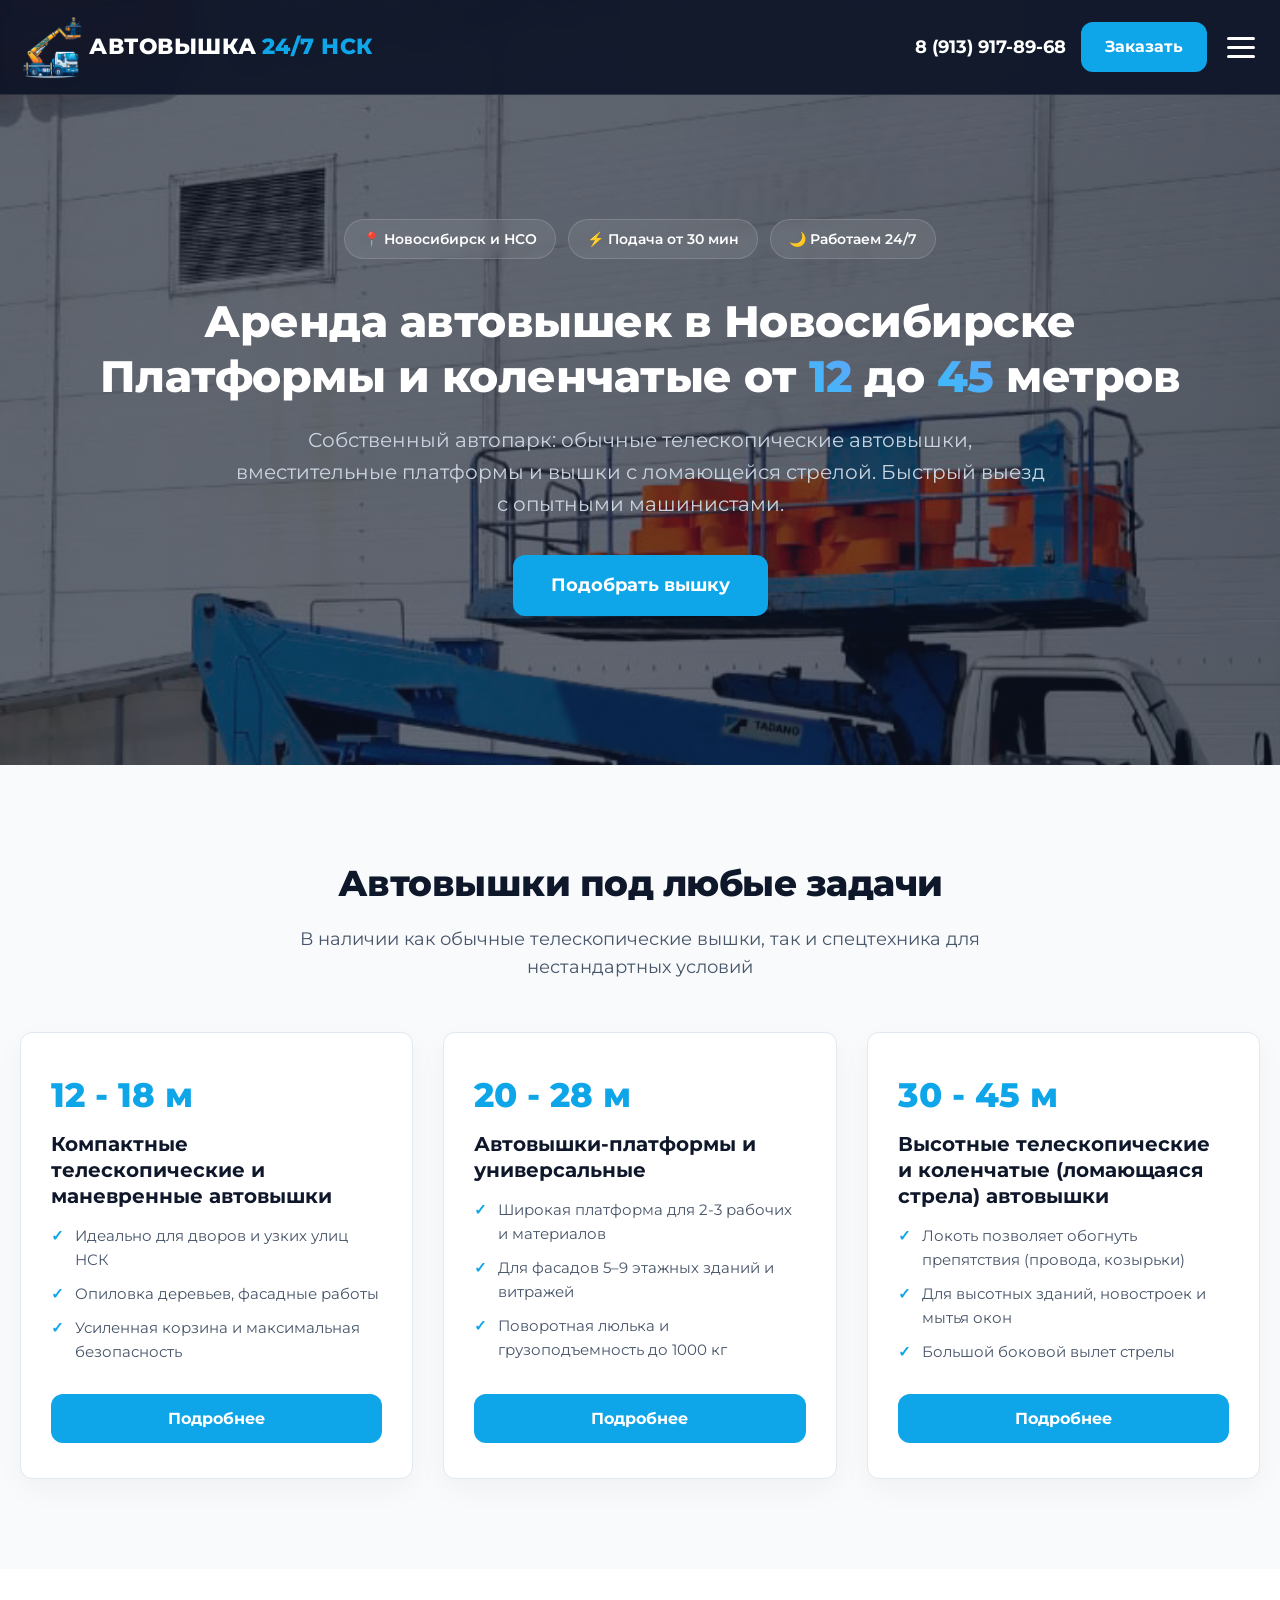
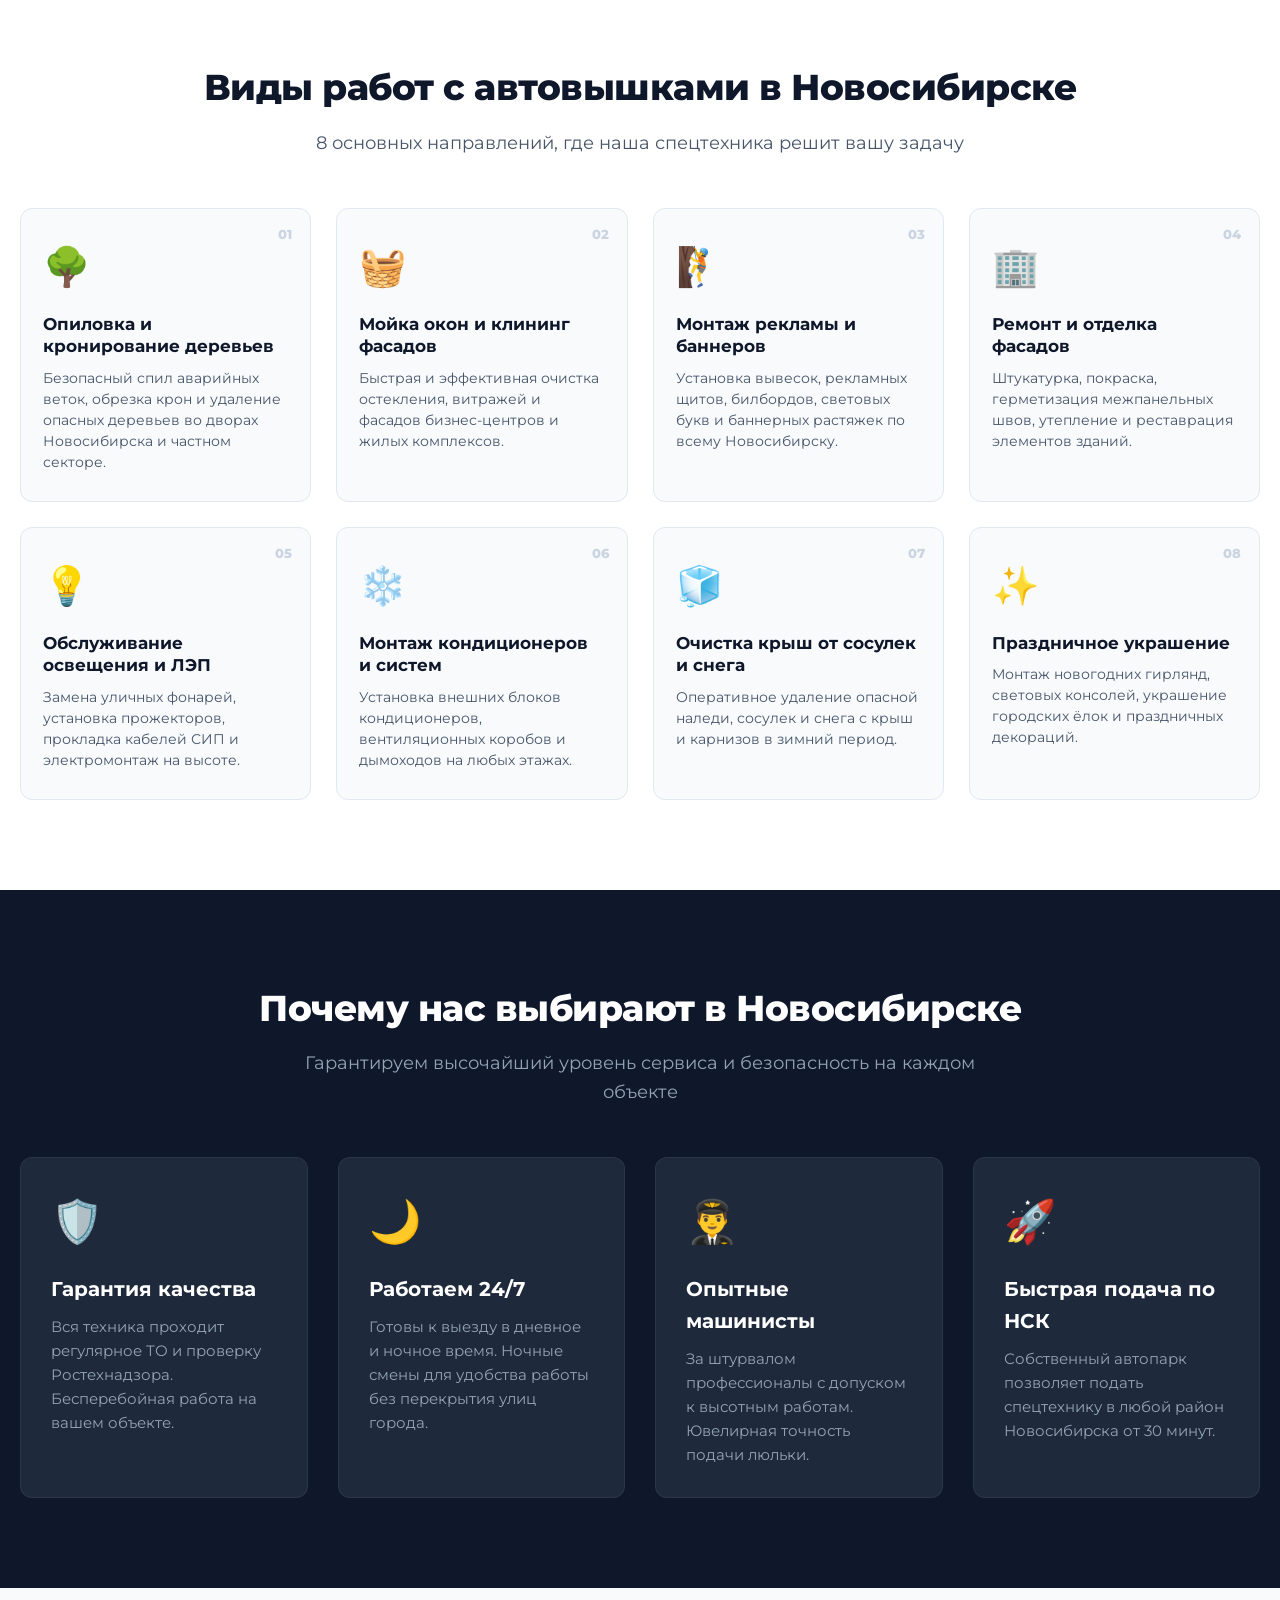
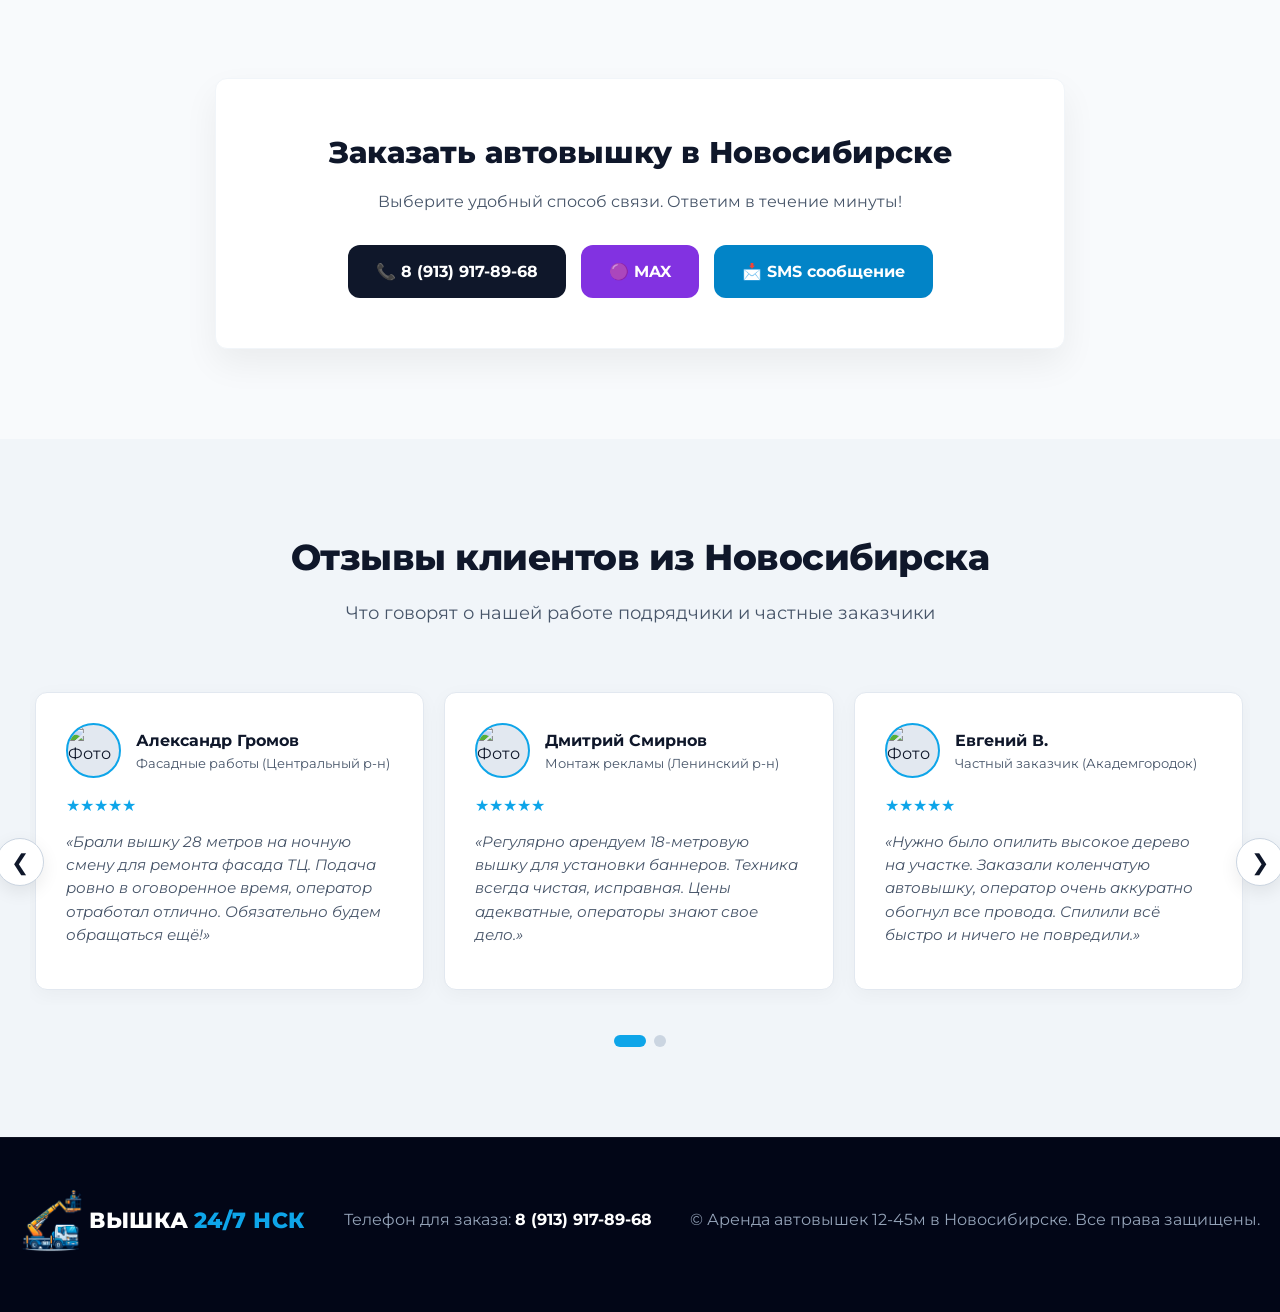
==== index.html @ 3915299f "Add files via upload" ====
<!DOCTYPE html>
<html lang="ru">
<head>
    <meta charset="UTF-8">
    <meta name="viewport" content="width=device-width, initial-scale=1.0">
    
    <!-- SEO Основные теги -->
    <title>Аренда автовышек в Новосибирске: платформы, коленчатые, телескопические | 12-45м 24/7</title>
    <meta name="description" content="Услуги аренды обычных автовышек, автовышек-платформ и коленчатых (ломающихся) в Новосибирске и НСО. Спил деревьев, мойка окон, монтаж. Подача от 30 минут, 24/7! Звоните: 8 (913) 917-89-68.">
    <meta name="keywords" content="аренда автовышки новосибирск, автовышка платформа, локоть ломающаяся автовышка, коленчатая автовышка, заказать автовышку нск, обычная автовышка, опиловка деревьев новосибирск, мойка окон, автовышка 18 метров">
    <meta name="robots" content="index, follow">
    <link rel="canonical" href="https://github.com/evansmith333666999-debug/">

    <!-- Иконка сайта (Favicon) -->
    <link rel="icon" href="photos/icon/logo_icon.png" type="image/png">
    <link rel="apple-touch-icon" href="photos/icon/logo_icon.png">

    <!-- Open Graph (для соцсетей и мессенджеров) -->
    <meta property="og:title" content="Аренда автовышек и платформ в Новосибирске 12-45 метров 24/7">
    <meta property="og:description" content="Собственный автопарк: коленчатые, телескопические и платформы. Подача от 30 минут. Звоните: 8 (913) 917-89-68">
    <meta property="og:type" content="website">
    <meta property="og:url" content="https://github.com/evansmith333666999-debug/">
    <meta property="og:image" content="https://github.com/evansmith333666999-debug/photos/icon/logo_icon.png">
    <meta property="og:locale" content="ru_RU">

    <!-- Предзагрузка шрифтов -->
    <link rel="preconnect" href="https://fonts.googleapis.com">
    <link rel="preconnect" href="https://fonts.gstatic.com" crossorigin>
    <link href="https://fonts.googleapis.com/css2?family=Montserrat:wght@400;500;600;700;800&display=swap" rel="stylesheet">

    <!-- SEO Микроразметка Schema.org -->
    <script type="application/ld+json">
    {
      "@context": "https://schema.org",
      "@type": "LocalBusiness",
      "name": "Аренда автовышек в Новосибирске 24/7",
      "description": "Услуги аренды автовышек-платформ, коленчатых (ломающихся) и обычных автовышек от 12 до 45 метров в Новосибирске.",
      "telephone": "+79139178968",
      "priceRange": "RUB",
      "openingHours": "Mo-Su 00:00-24:00",
      "address": {
        "@type": "PostalAddress",
        "addressLocality": "Новосибирск",
        "addressRegion": "Новосибирская область",
        "addressCountry": "RU"
      }
    }
    </script>

    <style>
        :root {
            --primary: #0ea5e9;
            --primary-hover: #0284c7;
            --dark: #0f172a;
            --dark-card: #1e293b;
            --gray-light: #f8fafc;
            --gray-text: #475569;
            --white: #ffffff;
            --radius: 12px;
            --transition: all 0.3s ease;
        }

        * {
            margin: 0;
            padding: 0;
            box-sizing: border-box;
            /* Добавлены системные шрифты для лучшего отображения эмодзи */
            font-family: 'Montserrat', -apple-system, BlinkMacSystemFont, "Segoe UI Emoji", "Apple Color Emoji", sans-serif;
            scroll-behavior: smooth;
        }

        body {
            background-color: var(--gray-light);
            color: var(--dark);
            line-height: 1.6;
            overflow-x: hidden;
        }

        .container {
            max-width: 1400px;
            margin: 0 auto;
            padding: 0 20px;
        }

        /* --- Шапка --- */
        header {
            position: fixed;
            top: 0;
            left: 0;
            width: 100%;
            background: rgba(15, 23, 42, 0.95);
            backdrop-filter: blur(10px);
            z-index: 1000;
            padding: 15px 0;
            border-bottom: 1px solid rgba(255,255,255,0.1);
        }

        .nav-wrapper {
            display: flex;
            justify-content: space-between;
            align-items: center;
        }

        .logo {
            font-size: 22px;
            font-weight: 800;
            color: var(--white);
            text-decoration: none;
            text-transform: uppercase;
            letter-spacing: 0.5px;
            display: flex;
            align-items: center;
            gap: 5px;
        }

        .logo span { color: var(--primary); }

        .nav-links {
            display: flex;
            gap: 25px;
            list-style: none;
        }

        .nav-links a {
            color: #cbd5e1;
            text-decoration: none;
            font-weight: 500;
            font-size: 15px;
            transition: var(--transition);
        }

        .nav-links a:hover { color: var(--primary); }

        .header-phone {
            display: flex;
            align-items: center;
            gap: 15px;
        }

        .phone-link {
            color: var(--white);
            font-weight: 700;
            font-size: 18px;
            text-decoration: none;
            transition: var(--transition);
        }

        .phone-link:hover { color: var(--primary); }

        .btn {
            background: var(--primary);
            color: var(--white);
            padding: 12px 24px;
            border-radius: var(--radius);
            font-weight: 700;
            text-decoration: none;
            border: none;
            cursor: pointer;
            transition: var(--transition);
            display: inline-block;
            text-align: center;
        }

        .btn:hover {
            background: var(--primary-hover);
            transform: translateY(-2px);
            box-shadow: 0 5px 15px rgba(14, 165, 233, 0.4);
        }

        /* Гамбургер меню */
        .hamburger {
            display: none;
            flex-direction: column;
            gap: 6px;
            cursor: pointer;
            background: none;
            border: none;
            padding: 5px;
        }

        .hamburger span {
            width: 28px;
            height: 3px;
            background-color: var(--white);
            border-radius: 2px;
            transition: var(--transition);
        }

        /* --- Главный экран --- */
        .hero {
            position: relative;
            padding: 180px 0 110px;
            color: var(--white);
            text-align: center;
            overflow: hidden;
            min-height: 85vh;
            display: flex;
            align-items: center;
        }

        .hero-bg-container {
            position: absolute;
            top: 0; left: 0; width: 100%; height: 100%; z-index: 1;
        }

        .hero-bg-slide {
            position: absolute;
            top: 0; left: 0; width: 100%; height: 100%;
            background-size: cover;
            background-position: center;
            opacity: 0;
            transition: opacity 1.5s ease-in-out;
            transform: scale(1.03);
        }

        .hero-bg-slide.active {
            opacity: 1;
            transform: scale(1);
            transition: opacity 1.5s ease-in-out, transform 6s ease-out;
        }

        .hero-overlay {
            position: absolute;
            top: 0; left: 0; width: 100%; height: 100%;
            background: linear-gradient(180deg, rgba(15, 23, 42, 0.6) 0%, rgba(15, 23, 42, 0.6) 100%); /* Прозрачность фона регулируется тут 4 значение в RGBA */
            z-index: 2;
        }

        .hero-content {
            position: relative;
            z-index: 3;
            width: 100%;
        }

        .hero h1 {
            font-size: 44px;
            font-weight: 800;
            margin-bottom: 20px;
            line-height: 1.25;
            letter-spacing: -0.5px;
        }

        .hero h1 span {
            color: var(--primary);
            background: linear-gradient(45deg, #38bdf8, #60a5fa);
            -webkit-background-clip: text;
            -webkit-text-fill-color: transparent;
        }

        .hero p {
            font-size: 20px;
            color: #cbd5e1;
            max-width: 820px;
            margin: 0 auto 35px;
            font-weight: 400;
        }

        .hero-badges {
            display: flex;
            justify-content: center;
            gap: 12px;
            flex-wrap: wrap;
            margin-bottom: 35px;
        }

        .badge {
            background: rgba(255, 255, 255, 0.08);
            backdrop-filter: blur(5px);
            padding: 8px 18px;
            border-radius: 50px;
            font-size: 14px;
            font-weight: 600;
            border: 1px solid rgba(255, 255, 255, 0.15);
            display: inline-flex;
            align-items: center;
            gap: 6px;
        }

        /* --- Секции --- */
        .section { padding: 90px 0; }
        .section-title {
            text-align: center;
            font-size: 36px;
            font-weight: 800;
            margin-bottom: 12px;
            color: var(--dark);
            letter-spacing: -0.5px;
        }
        .section-subtitle {
            text-align: center;
            color: var(--gray-text);
            font-size: 18px;
            margin-bottom: 50px;
            max-width: 700px;
            margin-left: auto;
            margin-right: auto;
        }

        /* --- Секция Автопарка --- */
        .fleet-grid {
            display: grid;
            grid-template-columns: repeat(auto-fit, minmax(300px, 1fr));
            gap: 30px;
        }

        .fleet-card {
            background: var(--white);
            border-radius: var(--radius);
            padding: 35px 30px;
            box-shadow: 0 10px 30px rgba(0,0,0,0.04);
            transition: var(--transition);
            border: 1px solid #e2e8f0;
            display: flex;
            flex-direction: column;
            justify-content: space-between;
        }

        .fleet-card:hover {
            transform: translateY(-8px);
            border-color: var(--primary);
            box-shadow: 0 20px 40px rgba(14, 165, 233, 0.12);
        }

        .fleet-height {
            font-size: 34px;
            font-weight: 800;
            color: var(--primary);
            margin-bottom: 8px;
        }

        .fleet-card h3 {
            font-size: 20px;
            margin-bottom: 15px;
            font-weight: 700;
            line-height: 1.3;
        }

        .fleet-card ul {
            list-style: none;
            margin-bottom: 30px;
            color: var(--gray-text);
        }

        .fleet-card ul li {
            margin-bottom: 10px;
            position: relative;
            padding-left: 24px;
            font-size: 15px;
        }

        .fleet-card ul li::before {
            content: "✓";
            position: absolute;
            left: 0;
            color: var(--primary);
            font-weight: 800;
        }

        /* --- СЕКЦИЯ: ВИДЫ РАБОТ --- */
        .works-bg { background: #ffffff; }

        .works-grid {
            display: grid;
            grid-template-columns: repeat(4, 1fr);
            gap: 25px;
        }

        .work-card {
            background: var(--gray-light);
            border: 1px solid #e2e8f0;
            border-radius: var(--radius);
            padding: 28px 22px;
            transition: var(--transition);
            position: relative;
            display: flex;
            flex-direction: column;
        }

        .work-card:hover {
            transform: translateY(-6px);
            background: var(--white);
            border-color: var(--primary);
            box-shadow: 0 15px 30px rgba(14, 165, 233, 0.15);
        }

        .work-num {
            position: absolute;
            top: 15px;
            right: 18px;
            font-size: 13px;
            font-weight: 800;
            color: #cbd5e1;
            transition: var(--transition);
        }

        .work-card:hover .work-num { color: var(--primary); }
        .work-icon { font-size: 38px; margin-bottom: 16px; display: block; }

        .work-card h3 {
            font-size: 17px;
            font-weight: 700;
            margin-bottom: 10px;
            color: var(--dark);
            line-height: 1.3;
        }

        .work-card p {
            font-size: 14px;
            color: var(--gray-text);
            line-height: 1.5;
        }

        /* --- Секция Преимуществ --- */
        .features { background: var(--dark); color: var(--white); }
        .features .section-title { color: var(--white); }

        .features-grid {
            display: grid;
            grid-template-columns: repeat(auto-fit, minmax(250px, 1fr));
            gap: 30px;
        }

        .feature-item {
            background: var(--dark-card);
            padding: 30px;
            border-radius: var(--radius);
            border: 1px solid rgba(255,255,255,0.06);
            transition: var(--transition);
        }

        .feature-item:hover {
            border-color: rgba(14, 165, 233, 0.5);
            transform: translateY(-4px);
        }

        .feature-icon { font-size: 42px; margin-bottom: 18px; display: block; }
        .feature-item h3 { font-size: 20px; margin-bottom: 10px; color: var(--white); font-weight: 700; }
        .feature-item p { color: #94a3b8; font-size: 15px; }

        /* --- Блок Заказа --- */
        .contact-box {
            background: var(--white);
            border-radius: var(--radius);
            padding: 50px 30px;
            box-shadow: 0 15px 35px rgba(0,0,0,0.06);
            text-align: center;
            max-width: 850px;
            margin: 0 auto;
            border: 1px solid #f1f5f9;
        }

        .messengers-grid {
            display: flex;
            justify-content: center;
            gap: 15px;
            flex-wrap: wrap;
            margin-top: 30px;
        }

        .m-btn {
            display: inline-flex;
            align-items: center;
            gap: 10px;
            padding: 14px 28px;
            border-radius: var(--radius);
            color: var(--white);
            text-decoration: none;
            font-weight: 700;
            font-size: 16px;
            transition: var(--transition);
        }

        .m-btn:hover { opacity: 0.9; transform: translateY(-2px); }
        .m-vk { background: rgb(130, 50, 225); }
        .m-sms { background: #0284c7; }
        .m-phone { background: var(--dark); }

        /* --- Слайдер Отзывов --- */
        .reviews-slider-wrapper { position: relative; padding: 0 10px; }
        .reviews-viewport { overflow: hidden; padding: 15px 5px; }
        .reviews-track {
            display: flex;
            gap: 20px;
            transition: transform 0.6s cubic-bezier(0.25, 1, 0.5, 1);
        }

        .review-card {
            flex: 0 0 calc(33.333% - 14px);
            background: var(--white);
            padding: 30px;
            border-radius: var(--radius);
            box-shadow: 0 5px 20px rgba(0,0,0,0.04);
            display: flex;
            flex-direction: column;
            justify-content: space-between;
            border: 1px solid #e2e8f0;
            transition: var(--transition);
        }

        .review-card:hover {
            border-color: var(--primary);
            box-shadow: 0 10px 25px rgba(14, 165, 233, 0.12);
        }

        .review-header { display: flex; align-items: center; gap: 15px; margin-bottom: 15px; }
        .review-avatar {
            width: 55px; height: 55px; border-radius: 50%; object-fit: cover;
            background: #e2e8f0; border: 2px solid var(--primary);
        }
        .review-name { font-weight: 700; font-size: 16px; color: var(--dark); }
        .review-role { font-size: 13px; color: var(--gray-text); }
        .review-stars { color: #0ea5e9; margin-bottom: 12px; font-size: 16px; }
        .review-text { color: #475569; font-size: 14.5px; font-style: italic; line-height: 1.6; }

        .slider-btn {
            position: absolute; top: 50%; transform: translateY(-50%);
            width: 48px; height: 48px; background: var(--white);
            border: 1px solid #cbd5e1; border-radius: 50%; color: var(--dark);
            font-size: 22px; cursor: pointer; z-index: 10;
            box-shadow: 0 6px 18px rgba(0,0,0,0.08); transition: var(--transition);
            display: flex; align-items: center; justify-content: center;
        }
        .slider-btn:hover {
            background: var(--primary); color: var(--white);
            border-color: var(--primary); transform: translateY(-50%) scale(1.08);
        }
        .slider-btn.prev { left: -24px; }
        .slider-btn.next { right: -24px; }

        .slider-dots { display: flex; justify-content: center; gap: 8px; margin-top: 30px; }
        .dot {
            width: 12px; height: 12px; border-radius: 50%;
            background: #cbd5e1; cursor: pointer; transition: var(--transition);
        }
        .dot.active { background: var(--primary); width: 32px; border-radius: 12px; }

        /* --- Подвал --- */
        footer {
            background: #020617; color: #94a3b8;
            padding: 50px 0 30px; border-top: 1px solid rgba(255,255,255,0.05);
        }
        .footer-content {
            display: flex; justify-content: space-between; align-items: center;
            flex-wrap: wrap; gap: 20px; margin-bottom: 30px;
        }
        .relevance-code {
            background: rgba(255,255,255,0.03); padding: 15px 20px; border-radius: 8px;
            font-family: monospace; font-size: 13px; color: #94a3b8;
            border: 1px dashed rgba(255,255,255,0.15); text-align: center;
        }

        /* Плавающая быстрая кнопка звонка */
        .mobile-call-btn {
            display: none; position: fixed; bottom: 25px; right: 25px;
            background: var(--primary); color: var(--white);
            width: 65px; height: 65px; border-radius: 50%;
            justify-content: center; align-items: center;
            font-size: 28px; box-shadow: 0 4px 15px rgba(14, 165, 233, 0.6);
            z-index: 999; text-decoration: none;
            /* Добавлена анимация пульсации для привлечения внимания */
            animation: pulse 2s infinite;
        }

        @keyframes pulse {
            0% { transform: scale(1); box-shadow: 0 0 0 0 rgba(14,165,233, 0.7); }
            70% { transform: scale(1.05); box-shadow: 0 0 0 15px rgba(14,165,233, 0); }
            100% { transform: scale(1); box-shadow: 0 0 0 0 rgba(14,165,233, 0); }
        }

        /* --- Адаптивность --- */
        @media (max-width: 1024px) {
            .works-grid { grid-template-columns: repeat(2, 1fr); }
            .review-card { flex: 0 0 calc(50% - 10px); }
            .slider-btn.prev { left: -10px; }
            .slider-btn.next { right: -10px; }
        }

        @media (max-width: 992px) {
            .hero h1 { font-size: 38px; }
            .hero p { font-size: 18px; }
        }

        /* Оптимизация интерфейса для мобильных (Телефоны) */
        @media (max-width: 768px) {
            .hamburger { display: flex; }

            .nav-links {
                position: fixed; top: 70px; left: -100%;
                width: 100%; height: calc(100vh - 70px);
                background: rgba(15, 23, 42, 0.98);
                flex-direction: column; align-items: center;
                padding-top: 40px; gap: 25px; transition: var(--transition);
            }
            .nav-links.active { left: 0; }
            .nav-links a { font-size: 20px; }
            .header-phone .btn { display: none; }

            /* Улучшенные отступы для экранов телефонов */
            .hero { padding: 120px 0 60px; min-height: auto; }
            .hero h1 { font-size: 28px; } /* Сделали шрифт более аккуратным */
            .hero p { font-size: 16px; margin-bottom: 25px; }

            .section { padding: 55px 0; }
            .section-title { font-size: 26px; }
            .section-subtitle { font-size: 15px; margin-bottom: 35px; }

            .fleet-card { padding: 25px 20px; } /* Уменьшены отступы внутри карточек */
            .work-card { padding: 20px 15px; }

            .works-grid { grid-template-columns: 1fr; }
            .review-card { flex: 0 0 100%; padding: 25px 20px; }

            .slider-btn { width: 40px; height: 40px; font-size: 18px; }
            .slider-btn.prev { left: -5px; }
            .slider-btn.next { right: -5px; }

            .contact-box { padding: 30px 20px; }
            .m-btn { width: 100%; justify-content: center; }
            .mobile-call-btn { display: flex; }
        }


        /* Оптимизация интерфейса для мобильных (Телефоны) */
        @media (max-width: 1290px) {
            .hamburger { display: flex; }

            .nav-links {
                position: fixed; top: 70px; left: -100%;
                width: 100%; height: calc(100vh - 70px);
                background: rgba(15, 23, 42, 0.98);
                flex-direction: column; align-items: center;
                padding-top: 40px; gap: 25px; transition: var(--transition);
            }
            .nav-links.active { left: 0; }
            .nav-links a { font-size: 20px; }
        }
        
    </style>
</head>
<body>

    <header>
        <div class="container nav-wrapper">
            <!-- Установлено изображение вместо эмодзи -->
            <a href="#" class="logo"><img src="photos/icon/logo_invize.png" alt="Кран" style="height: 64px; width: auto;"> Автовышка <span>24/7 НСК</span></a>
            
            <nav>
                <ul class="nav-links" id="navLinks">
                    <li><a href="#fleet" onclick="toggleMenu()">Высоты и Техника</a></li>
                    <li><a href="#works" onclick="toggleMenu()">Виды работ</a></li>
                    <li><a href="#why-us" onclick="toggleMenu()">Преимущества</a></li>
                    <li><a href="#order" onclick="toggleMenu()">Заказать</a></li>
                    <li><a href="#reviews" onclick="toggleMenu()">Отзывы</a></li>
                </ul>
            </nav>

            <div class="header-phone">
                <a href="tel:89139178968" class="phone-link">8 (913) 917-89-68</a>
                <a href="#order" class="btn">Заказать</a>
                <button class="hamburger" id="hamburger" aria-label="Открыть меню" onclick="toggleMenu()">
                    <span></span>
                    <span></span>
                    <span></span>
                </button>
            </div>
        </div>
    </header>

    <main>
        <section class="hero">
            <div class="hero-bg-container" id="heroBgContainer"></div>
            <div class="hero-overlay"></div>

            <div class="container hero-content">
                <div class="hero-badges">
                    <span class="badge">📍 Новосибирск и НСО</span>
                    <span class="badge">⚡ Подача от 30 мин</span>
                    <span class="badge">🌙 Работаем 24/7</span>
                </div>
                <!-- SEO: Добавлены ключевые слова прямо в H1 (главный заголовок) -->
                <h1>Аренда автовышек в Новосибирске<br>Платформы и коленчатые от <span>12</span> до <span>45</span> метров</h1>
                <p>Собственный автопарк: обычные телескопические автовышки, вместительные платформы и вышки с ломающейся стрелой. Быстрый выезд с опытными машинистами.</p>
                <a href="#order" class="btn" style="font-size: 18px; padding: 16px 38px;">Подобрать вышку</a>
            </div>
        </section>

        <section class="section" id="fleet">
            <div class="container">
                <h2 class="section-title">Автовышки под любые задачи</h2>
                <p class="section-subtitle">В наличии как обычные телескопические вышки, так и спецтехника для нестандартных условий</p>
                
                <div class="fleet-grid">
                    <article class="fleet-card">
                        <div>
                            <div class="fleet-height">12 - 18 м</div>
                            <h3>Компактные телескопические и маневренные автовышки</h3>
                            <ul>
                                <li>Идеально для дворов и узких улиц НСК</li>
                                <li>Опиловка деревьев, фасадные работы</li>
                                <li>Усиленная корзина и максимальная безопасность</li>
                            </ul>
                        </div>
                        <a href="#order" class="btn" style="width: 100%;">Подробнее</a>
                    </article>

                    <article class="fleet-card">
                        <div>
                            <div class="fleet-height">20 - 28 м</div>
                            <!-- SEO: Упоминание платформ -->
                            <h3>Автовышки-платформы и универсальные</h3>
                            <ul>
                                <li>Широкая платформа для 2-3 рабочих и материалов</li>
                                <li>Для фасадов 5–9 этажных зданий и витражей</li>
                                <li>Поворотная люлька и грузоподъемность до 1000 кг</li>
                            </ul>
                        </div>
                        <a href="#order" class="btn" style="width: 100%;">Подробнее</a>
                    </article>

                    <article class="fleet-card">
                        <div>
                            <div class="fleet-height">30 - 45 м</div>
                            <!-- SEO: Прямое упоминание "локоть ломающаяся" правильным термином -->
                            <h3>Высотные телескопические и коленчатые (ломающаяся стрела) автовышки</h3>
                            <ul>
                                <li>Локоть позволяет обогнуть препятствия (провода, козырьки)</li>
                                <li>Для высотных зданий, новостроек и мытья окон</li>
                                <li>Большой боковой вылет стрелы</li>
                            </ul>
                        </div>
                        <a href="#order" class="btn" style="width: 100%;">Подробнее</a>
                    </article>
                </div>
            </div>
        </section>

        <!-- ВИДЫ ВЫПОЛНЯЕМЫХ РАБОТ -->
        <section class="section works-bg" id="works">
            <div class="container">
                <h2 class="section-title">Виды работ с автовышками в Новосибирске</h2>
                <p class="section-subtitle">8 основных направлений, где наша спецтехника решит вашу задачу</p>

                <div class="works-grid">
                    <div class="work-card">
                        <span class="work-num">01</span>
                        <span class="work-icon">🌳</span>
                        <h3>Опиловка и кронирование деревьев</h3>
                        <p>Безопасный спил аварийных веток, обрезка крон и удаление опасных деревьев во дворах Новосибирска и частном секторе.</p>
                    </div>

                    <div class="work-card">
                        <span class="work-num">02</span>
                        <span class="work-icon">🧺</span>
                        <h3>Мойка окон и клининг фасадов</h3>
                        <p>Быстрая и эффективная очистка остекления, витражей и фасадов бизнес-центров и жилых комплексов.</p>
                    </div>

                    <div class="work-card">
                        <span class="work-num">03</span>
                        <span class="work-icon">🧗</span>
                        <h3>Монтаж рекламы и баннеров</h3>
                        <p>Установка вывесок, рекламных щитов, билбордов, световых букв и баннерных растяжек по всему Новосибирску.</p>
                    </div>

                    <div class="work-card">
                        <span class="work-num">04</span>
                        <span class="work-icon">🏢</span>
                        <h3>Ремонт и отделка фасадов</h3>
                        <p>Штукатурка, покраска, герметизация межпанельных швов, утепление и реставрация элементов зданий.</p>
                    </div>

                    <div class="work-card">
                        <span class="work-num">05</span>
                        <span class="work-icon">💡</span>
                        <h3>Обслуживание освещения и ЛЭП</h3>
                        <p>Замена уличных фонарей, установка прожекторов, прокладка кабелей СИП и электромонтаж на высоте.</p>
                    </div>

                    <div class="work-card">
                        <span class="work-num">06</span>
                        <span class="work-icon">❄️</span>
                        <h3>Монтаж кондиционеров и систем</h3>
                        <p>Установка внешних блоков кондиционеров, вентиляционных коробов и дымоходов на любых этажах.</p>
                    </div>

                    <div class="work-card">
                        <span class="work-num">07</span>
                        <span class="work-icon">🧊</span>
                        <h3>Очистка крыш от сосулек и снега</h3>
                        <p>Оперативное удаление опасной наледи, сосулек и снега с крыш и карнизов в зимний период.</p>
                    </div>

                    <div class="work-card">
                        <span class="work-num">08</span>
                        <span class="work-icon">✨</span>
                        <h3>Праздничное украшение</h3>
                        <p>Монтаж новогодних гирлянд, световых консолей, украшение городских ёлок и праздничных декораций.</p>
                    </div>
                </div>
            </div>
        </section>

        <section class="section features" id="why-us">
            <div class="container">
                <h2 class="section-title">Почему нас выбирают в Новосибирске</h2>
                <p class="section-subtitle" style="color: #94a3b8;">Гарантируем высочайший уровень сервиса и безопасность на каждом объекте</p>

                <div class="features-grid">
                    <div class="feature-item">
                        <span class="feature-icon">🛡️</span>
                        <h3>Гарантия качества</h3>
                        <p>Вся техника проходит регулярное ТО и проверку Ростехнадзора. Бесперебойная работа на вашем объекте.</p>
                    </div>
                    <div class="feature-item">
                        <span class="feature-icon">🌙</span>
                        <h3>Работаем 24/7</h3>
                        <p>Готовы к выезду в дневное и ночное время. Ночные смены для удобства работы без перекрытия улиц города.</p>
                    </div>
                    <div class="feature-item">
                        <span class="feature-icon">👨‍✈️</span>
                        <h3>Опытные машинисты</h3>
                        <p>За штурвалом профессионалы с допуском к высотным работам. Ювелирная точность подачи люльки.</p>
                    </div>
                    <div class="feature-item">
                        <span class="feature-icon">🚀</span>
                        <h3>Быстрая подача по НСК</h3>
                        <p>Собственный автопарк позволяет подать спецтехнику в любой район Новосибирска от 30 минут.</p>
                    </div>
                </div>
            </div>
        </section>

        <section class="section" id="order">
            <div class="container">
                <div class="contact-box">
                    <h2 style="font-size: 30px; margin-bottom: 12px; font-weight: 800;">Заказать автовышку в Новосибирске</h2>
                    <p style="color: var(--gray-text);">Выберите удобный способ связи. Ответим в течение минуты!</p>
                    
                    <div class="messengers-grid">
                        <a href="tel:89139178968" class="m-btn m-phone">📞 8 (913) 917-89-68</a>
                        <a href="https://vk.ru/away.php?to=https%3A%2F%2Fmax.ru%2Fu%2Ff9LHodD0cOI-rHug-56DAZbK7yg4tNQnasgrd8uhKY0LYepPX0GsBmC6gvI&utf=1" target="_blank" rel="noopener" class="m-btn m-vk">🟣 MAX</a>
                        <a href="sms:+79139178968" class="m-btn m-sms">📩 SMS сообщение</a>
                    </div>
                </div>
            </div>
        </section>

        <section class="section" id="reviews" style="background: #f1f5f9;">
            <div class="container">
                <h2 class="section-title">Отзывы клиентов из Новосибирска</h2>
                <p class="section-subtitle">Что говорят о нашей работе подрядчики и частные заказчики</p>

                <div class="reviews-slider-wrapper" id="reviewsSlider">
                    <button class="slider-btn prev" id="prevBtn" aria-label="Предыдущий отзыв">❮</button>
                    <button class="slider-btn next" id="nextBtn" aria-label="Следующий отзыв">❯</button>

                    <div class="reviews-viewport">
                        <div class="reviews-track" id="reviewsTrack">
                            
                            <!-- Отзыв 1 -->
                            <div class="review-card">
                                <div>
                                    <div class="review-header">
                                        <img src="https://i.pravatar.cc/100?img=11" alt="Фото клиента" class="review-avatar" loading="lazy">
                                        <div>
                                            <div class="review-name">Александр Громов</div>
                                            <div class="review-role">Фасадные работы (Центральный р-н)</div>
                                        </div>
                                    </div>
                                    <div class="review-stars">★★★★★</div>
                                    <p class="review-text">«Брали вышку 28 метров на ночную смену для ремонта фасада ТЦ. Подача ровно в оговоренное время, оператор отработал отлично. Обязательно будем обращаться ещё!»</p>
                                </div>
                            </div>

                            <!-- Отзыв 2 -->
                            <div class="review-card">
                                <div>
                                    <div class="review-header">
                                        <img src="https://i.pravatar.cc/100?img=33" alt="Фото клиента" class="review-avatar" loading="lazy">
                                        <div>
                                            <div class="review-name">Дмитрий Смирнов</div>
                                            <div class="review-role">Монтаж рекламы (Ленинский р-н)</div>
                                        </div>
                                    </div>
                                    <div class="review-stars">★★★★★</div>
                                    <p class="review-text">«Регулярно арендуем 18-метровую вышку для установки баннеров. Техника всегда чистая, исправная. Цены адекватные, операторы знают свое дело.»</p>
                                </div>
                            </div>

                            <!-- Отзыв 3 -->
                            <div class="review-card">
                                <div>
                                    <div class="review-header">
                                        <img src="https://i.pravatar.cc/100?img=68" alt="Фото клиента" class="review-avatar" loading="lazy">
                                        <div>
                                            <div class="review-name">Евгений В.</div>
                                            <div class="review-role">Частный заказчик (Академгородок)</div>
                                        </div>
                                    </div>
                                    <div class="review-stars">★★★★★</div>
                                    <p class="review-text">«Нужно было опилить высокое дерево на участке. Заказали коленчатую автовышку, оператор очень аккуратно обогнул все провода. Спилили всё быстро и ничего не повредили.»</p>
                                </div>
                            </div>

                            <!-- Отзыв 4 -->
                            <div class="review-card">
                                <div>
                                    <div class="review-header">
                                        <img src="https://i.pravatar.cc/100?img=53" alt="Фото клиента" class="review-avatar" loading="lazy">
                                        <div>
                                            <div class="review-name">Сергей Макаров</div>
                                            <div class="review-role">Климатические системы (Октябрьский р-н)</div>
                                        </div>
                                    </div>
                                    <div class="review-stars">★★★★★</div>
                                    <p class="review-text">«Устанавливали блоки кондиционеров на 7 этаже офисного здания. Очень выручила автовышка-платформа. Задачу выполнили быстро и абсолютно безопасно!»</p>
                                </div>
                            </div>
                        </div>
                    </div>
                    <div class="slider-dots" id="sliderDots"></div>
                </div>
            </div>
        </section>
    </main>

    <footer>
        <div class="container">
            <div class="footer-content">
                <a href="#" class="logo"><img src="photos/icon/logo_invize.png" alt="Кран" style="height: 64px; width: auto;"> Вышка <span>24/7 НСК</span></a>
                <div>Телефон для заказа: <a href="tel:89139178968" style="color: #fff; font-weight: bold; text-decoration: none;">8 (913) 917-89-68</a></div>
                <div>© Аренда автовышек 12-45м в Новосибирске. Все права защищены.</div>
            </div>
        </div>
    </footer>

    <!-- Быстрый звонок для мобильных с новой анимацией пульсации -->
    <a href="tel:89139178968" class="mobile-call-btn" aria-label="Позвонить">📞</a>

    <script>
        function toggleMenu() {
            const navLinks = document.getElementById('navLinks');
            navLinks.classList.toggle('active');
        }

        const backgroundImages = [
            'photos/header/060_1.jpg',
            'photos/header/060_5.jpg',
            'photos/header/060_7.jpg',
            'photos/header/184_1.jpg',
            'photos/header/184_3.jpg',
            'photos/header/184_4.jpg',
            'photos/header/184_7.jpg',
            'photos/header/184_8.jpg',
            'photos/header/184_9.jpg',
        ];

        const bgContainer = document.getElementById('heroBgContainer');
        let currentIndex = 0;

        backgroundImages.forEach((imgUrl, index) => {
            const slide = document.createElement('div');
            slide.classList.add('hero-bg-slide');
            if (index === 0) slide.classList.add('active');
            slide.style.backgroundImage = `url('${imgUrl}')`;
            bgContainer.appendChild(slide);
        });

        setInterval(() => {
            const slides = document.querySelectorAll('.hero-bg-slide');
            slides[currentIndex].classList.remove('active');
            currentIndex = (currentIndex + 1) % slides.length;
            slides[currentIndex].classList.add('active');
        }, 6000);

        const track = document.getElementById('reviewsTrack');
        const cards = document.querySelectorAll('.review-card');
        const prevBtn = document.getElementById('prevBtn');
        const nextBtn = document.getElementById('nextBtn');
        const dotsContainer = document.getElementById('sliderDots');
        const sliderWrapper = document.getElementById('reviewsSlider');

        let reviewIndex = 0;
        let autoSlideTimer = null;

        function getVisibleCards() {
            if (window.innerWidth > 1024) return 3;
            if (window.innerWidth > 768) return 2;
            return 1;
        }

        function getMaxIndex() {
            return cards.length - getVisibleCards();
        }

        function createDots() {
            dotsContainer.innerHTML = '';
            const maxIdx = getMaxIndex();
            for (let i = 0; i <= maxIdx; i++) {
                const dot = document.createElement('div');
                dot.classList.add('dot');
                if (i === reviewIndex) dot.classList.add('active');
                dot.addEventListener('click', () => {
                    reviewIndex = i;
                    updateSlider();
                    resetTimer();
                });
                dotsContainer.appendChild(dot);
            }
        }

        function updateSlider() {
            const maxIdx = getMaxIndex();
            if (reviewIndex > maxIdx) reviewIndex = 0;
            if (reviewIndex < 0) reviewIndex = maxIdx;

            const cardWidth = cards[0].offsetWidth;
            const gap = 20; 
            const slideOffset = (cardWidth + gap) * reviewIndex;

            track.style.transform = `translateX(-${slideOffset}px)`;

            const dots = document.querySelectorAll('.dot');
            dots.forEach((dot, idx) => {
                dot.classList.toggle('active', idx === reviewIndex);
            });
        }

        function nextSlide() {
            const maxIdx = getMaxIndex();
            if (reviewIndex >= maxIdx) { reviewIndex = 0; } else { reviewIndex++; }
            updateSlider();
        }

        function prevSlide() {
            const maxIdx = getMaxIndex();
            if (reviewIndex <= 0) { reviewIndex = maxIdx; } else { reviewIndex--; }
            updateSlider();
        }

        function startTimer() { autoSlideTimer = setInterval(nextSlide, 9000); }
        function resetTimer() { clearInterval(autoSlideTimer); startTimer(); }

        nextBtn.addEventListener('click', () => { nextSlide(); resetTimer(); });
        prevBtn.addEventListener('click', () => { prevSlide(); resetTimer(); });

        sliderWrapper.addEventListener('mouseenter', () => clearInterval(autoSlideTimer));
        sliderWrapper.addEventListener('mouseleave', () => startTimer());

        window.addEventListener('resize', () => { createDots(); updateSlider(); });

        createDots();
        updateSlider();
        startTimer();
        
        // Плавный скролл по центру для ссылок на блок заказа
        document.querySelectorAll('a[href="#order"]').forEach(link => {
            link.addEventListener('click', function(e) {
                e.preventDefault(); // Отключаем стандартный прыжок к верхнему краю
                
                // Скроллим блок ровно по центру экрана
                document.querySelector('#order').scrollIntoView({
                    behavior: 'smooth',
                    block: 'center' 
                });

                // Если клик был в мобильном меню — скрываем меню
                const navLinks = document.getElementById('navLinks');
                if (navLinks && navLinks.classList.contains('active')) {
                    navLinks.classList.remove('active');
                }
            });
        });
    </script>
</body>
</html>
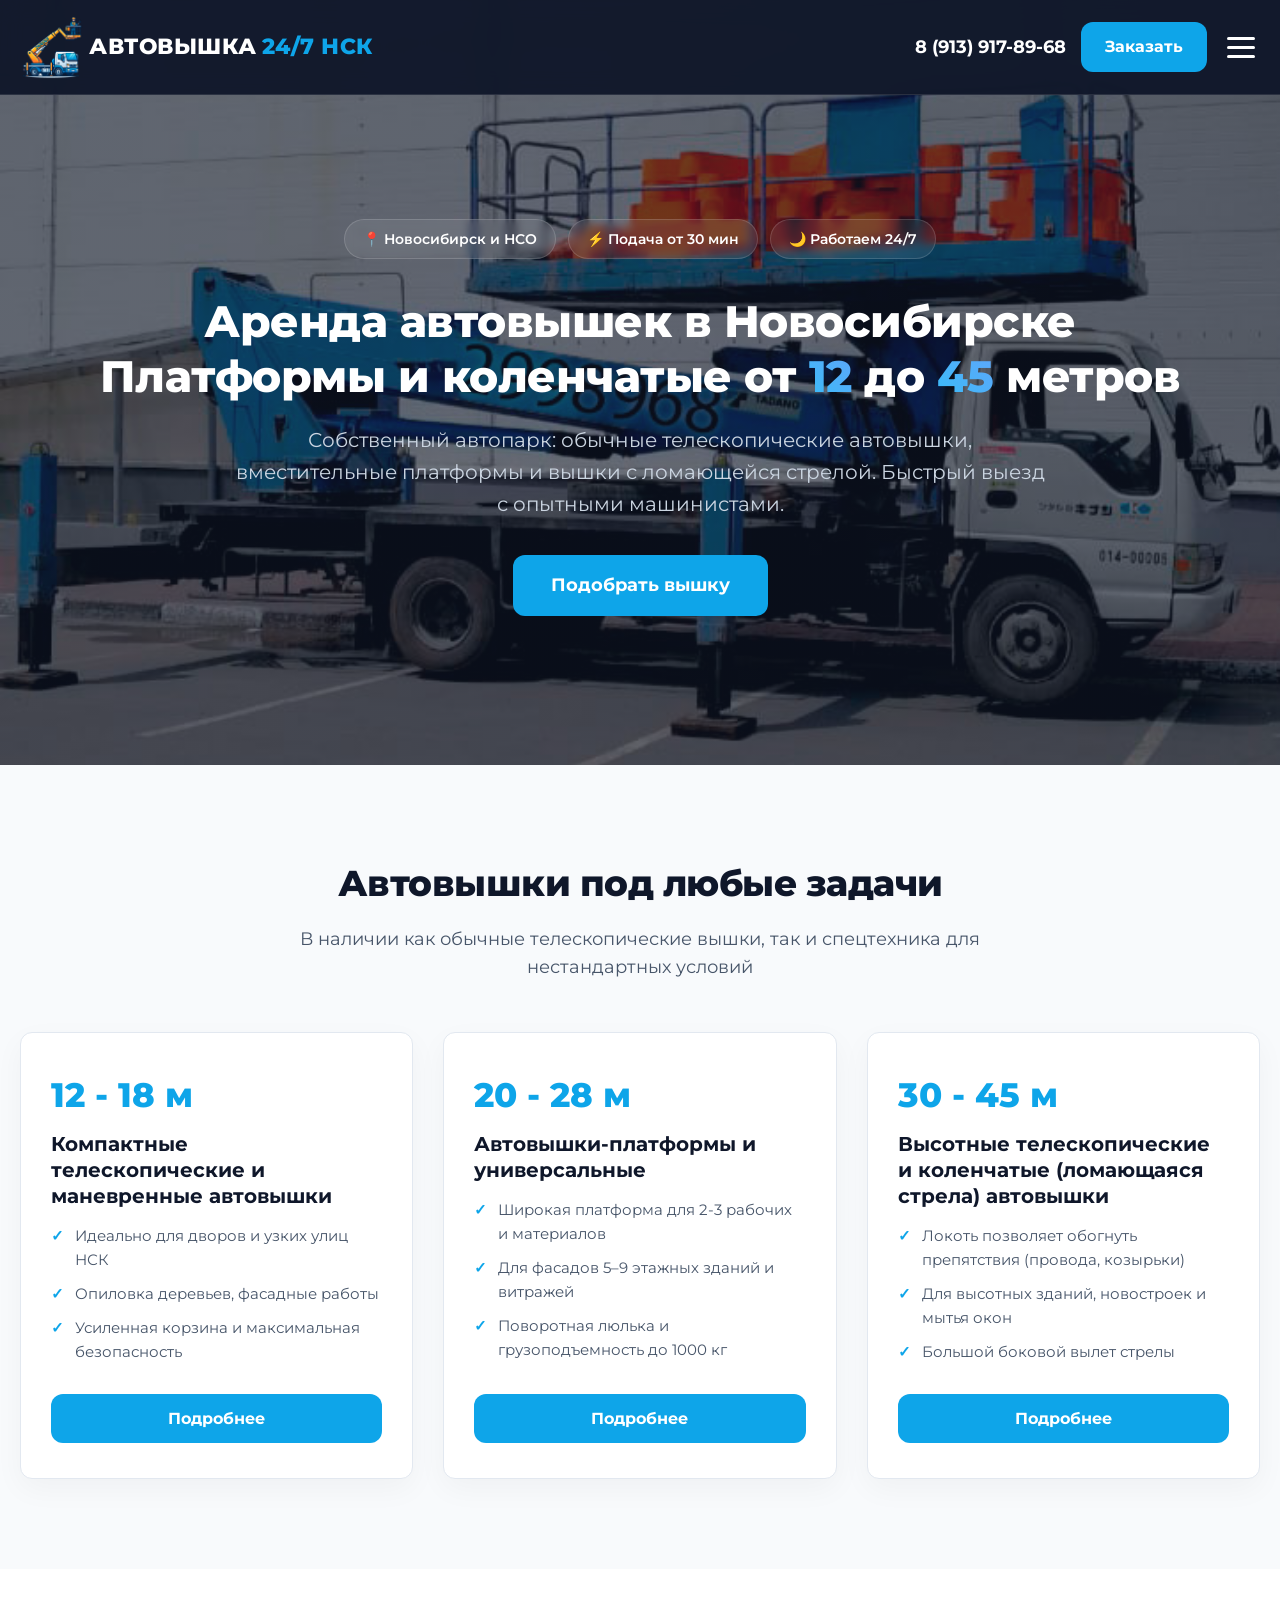
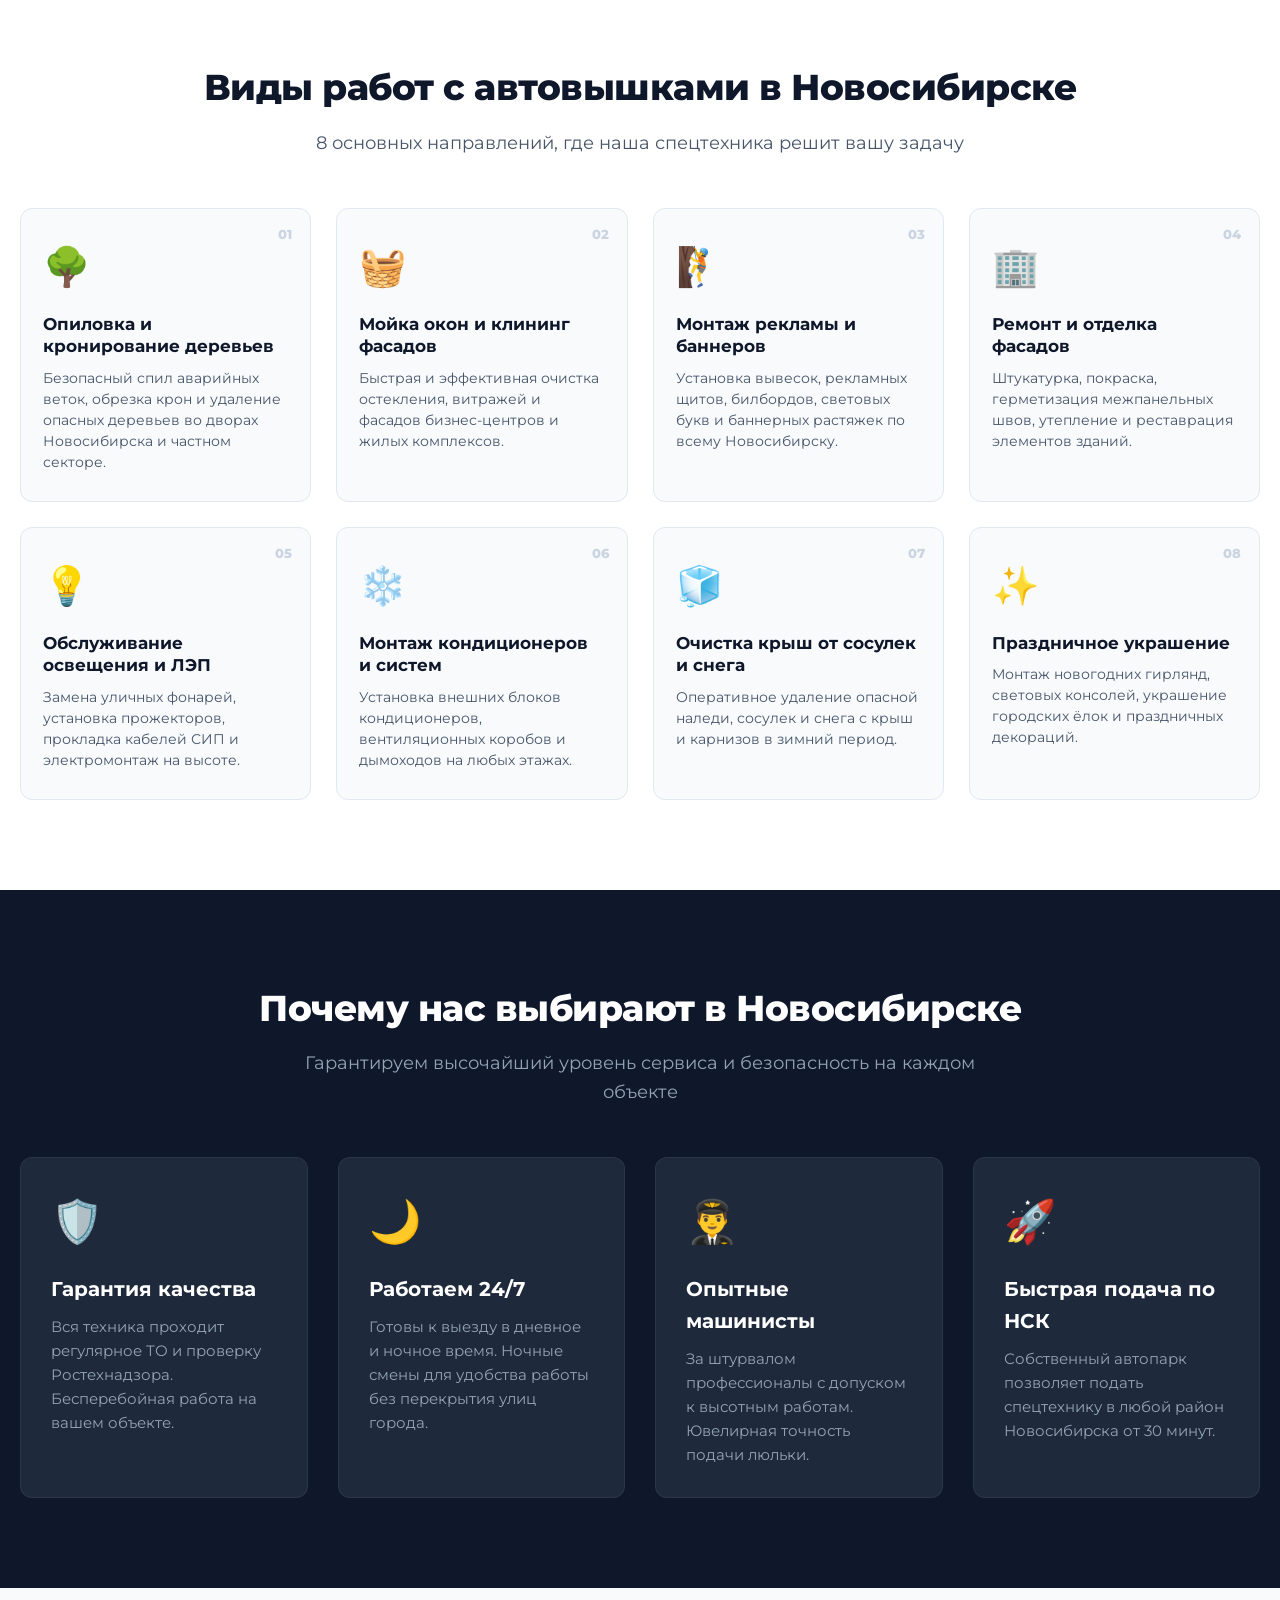
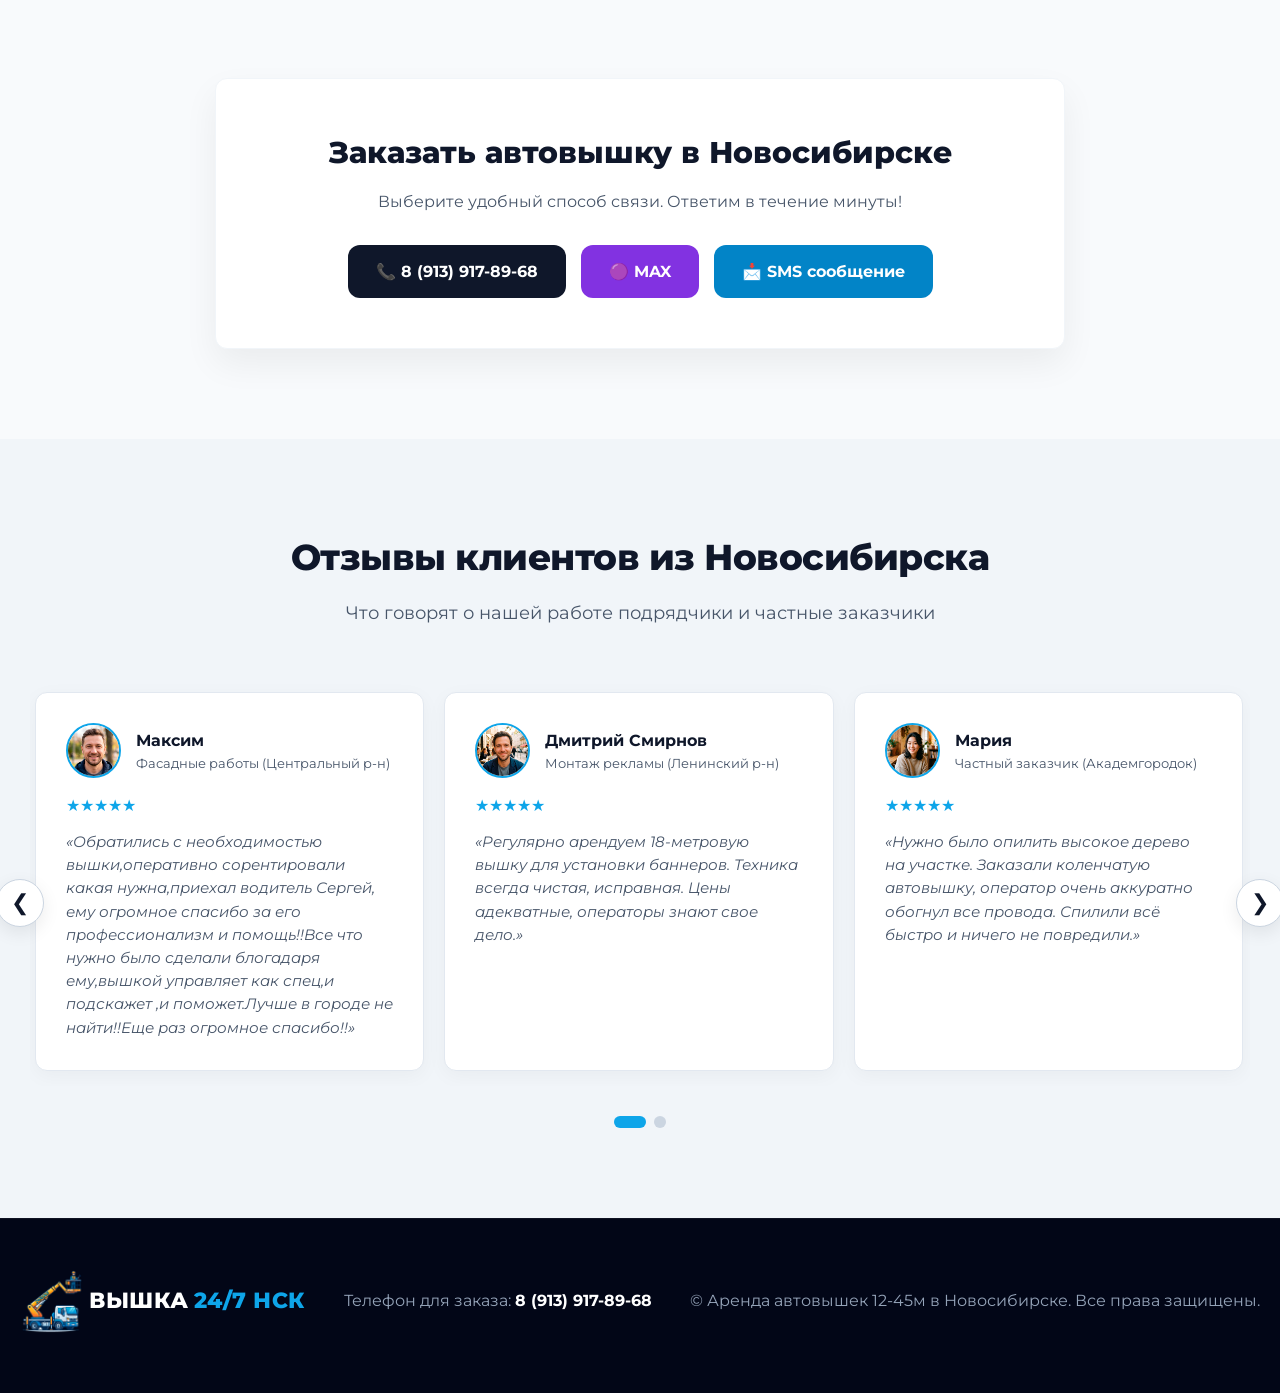
==== commit 3f14adfe: "Add files via upload" ====
--- a/index.html
+++ b/index.html
@@ -9,7 +9,7 @@
     <meta name="description" content="Услуги аренды обычных автовышек, автовышек-платформ и коленчатых (ломающихся) в Новосибирске и НСО. Спил деревьев, мойка окон, монтаж. Подача от 30 минут, 24/7! Звоните: 8 (913) 917-89-68.">
     <meta name="keywords" content="аренда автовышки новосибирск, автовышка платформа, локоть ломающаяся автовышка, коленчатая автовышка, заказать автовышку нск, обычная автовышка, опиловка деревьев новосибирск, мойка окон, автовышка 18 метров">
     <meta name="robots" content="index, follow">
-    <link rel="canonical" href="https://github.com/evansmith333666999-debug/">
+    <link rel="canonical" href="https://evansmith333666999-debug.github.io/site-avtovishka-nsk/">
 
     <!-- Иконка сайта (Favicon) -->
     <link rel="icon" href="photos/icon/logo_icon.png" type="image/png">
@@ -19,8 +19,8 @@
     <meta property="og:title" content="Аренда автовышек и платформ в Новосибирске 12-45 метров 24/7">
     <meta property="og:description" content="Собственный автопарк: коленчатые, телескопические и платформы. Подача от 30 минут. Звоните: 8 (913) 917-89-68">
     <meta property="og:type" content="website">
-    <meta property="og:url" content="https://github.com/evansmith333666999-debug/">
-    <meta property="og:image" content="https://github.com/evansmith333666999-debug/photos/icon/logo_icon.png">
+    <meta property="og:url" content="https://evansmith333666999-debug.github.io/site-avtovishka-nsk/">
+    <meta property="og:image" content="https://evansmith333666999-debug.github.io/site-avtovishka-nsk/photos/icon/logo_icon.png">
     <meta property="og:locale" content="ru_RU">
 
     <!-- Предзагрузка шрифтов -->
@@ -47,601 +47,13 @@
     }
     </script>
 
-    <style>
-        :root {
-            --primary: #0ea5e9;
-            --primary-hover: #0284c7;
-            --dark: #0f172a;
-            --dark-card: #1e293b;
-            --gray-light: #f8fafc;
-            --gray-text: #475569;
-            --white: #ffffff;
-            --radius: 12px;
-            --transition: all 0.3s ease;
-        }
-
-        * {
-            margin: 0;
-            padding: 0;
-            box-sizing: border-box;
-            /* Добавлены системные шрифты для лучшего отображения эмодзи */
-            font-family: 'Montserrat', -apple-system, BlinkMacSystemFont, "Segoe UI Emoji", "Apple Color Emoji", sans-serif;
-            scroll-behavior: smooth;
-        }
-
-        body {
-            background-color: var(--gray-light);
-            color: var(--dark);
-            line-height: 1.6;
-            overflow-x: hidden;
-        }
-
-        .container {
-            max-width: 1400px;
-            margin: 0 auto;
-            padding: 0 20px;
-        }
-
-        /* --- Шапка --- */
-        header {
-            position: fixed;
-            top: 0;
-            left: 0;
-            width: 100%;
-            background: rgba(15, 23, 42, 0.95);
-            backdrop-filter: blur(10px);
-            z-index: 1000;
-            padding: 15px 0;
-            border-bottom: 1px solid rgba(255,255,255,0.1);
-        }
-
-        .nav-wrapper {
-            display: flex;
-            justify-content: space-between;
-            align-items: center;
-        }
-
-        .logo {
-            font-size: 22px;
-            font-weight: 800;
-            color: var(--white);
-            text-decoration: none;
-            text-transform: uppercase;
-            letter-spacing: 0.5px;
-            display: flex;
-            align-items: center;
-            gap: 5px;
-        }
-
-        .logo span { color: var(--primary); }
-
-        .nav-links {
-            display: flex;
-            gap: 25px;
-            list-style: none;
-        }
-
-        .nav-links a {
-            color: #cbd5e1;
-            text-decoration: none;
-            font-weight: 500;
-            font-size: 15px;
-            transition: var(--transition);
-        }
-
-        .nav-links a:hover { color: var(--primary); }
-
-        .header-phone {
-            display: flex;
-            align-items: center;
-            gap: 15px;
-        }
-
-        .phone-link {
-            color: var(--white);
-            font-weight: 700;
-            font-size: 18px;
-            text-decoration: none;
-            transition: var(--transition);
-        }
-
-        .phone-link:hover { color: var(--primary); }
-
-        .btn {
-            background: var(--primary);
-            color: var(--white);
-            padding: 12px 24px;
-            border-radius: var(--radius);
-            font-weight: 700;
-            text-decoration: none;
-            border: none;
-            cursor: pointer;
-            transition: var(--transition);
-            display: inline-block;
-            text-align: center;
-        }
-
-        .btn:hover {
-            background: var(--primary-hover);
-            transform: translateY(-2px);
-            box-shadow: 0 5px 15px rgba(14, 165, 233, 0.4);
-        }
-
-        /* Гамбургер меню */
-        .hamburger {
-            display: none;
-            flex-direction: column;
-            gap: 6px;
-            cursor: pointer;
-            background: none;
-            border: none;
-            padding: 5px;
-        }
-
-        .hamburger span {
-            width: 28px;
-            height: 3px;
-            background-color: var(--white);
-            border-radius: 2px;
-            transition: var(--transition);
-        }
-
-        /* --- Главный экран --- */
-        .hero {
-            position: relative;
-            padding: 180px 0 110px;
-            color: var(--white);
-            text-align: center;
-            overflow: hidden;
-            min-height: 85vh;
-            display: flex;
-            align-items: center;
-        }
-
-        .hero-bg-container {
-            position: absolute;
-            top: 0; left: 0; width: 100%; height: 100%; z-index: 1;
-        }
-
-        .hero-bg-slide {
-            position: absolute;
-            top: 0; left: 0; width: 100%; height: 100%;
-            background-size: cover;
-            background-position: center;
-            opacity: 0;
-            transition: opacity 1.5s ease-in-out;
-            transform: scale(1.03);
-        }
-
-        .hero-bg-slide.active {
-            opacity: 1;
-            transform: scale(1);
-            transition: opacity 1.5s ease-in-out, transform 6s ease-out;
-        }
-
-        .hero-overlay {
-            position: absolute;
-            top: 0; left: 0; width: 100%; height: 100%;
-            background: linear-gradient(180deg, rgba(15, 23, 42, 0.6) 0%, rgba(15, 23, 42, 0.6) 100%); /* Прозрачность фона регулируется тут 4 значение в RGBA */
-            z-index: 2;
-        }
-
-        .hero-content {
-            position: relative;
-            z-index: 3;
-            width: 100%;
-        }
-
-        .hero h1 {
-            font-size: 44px;
-            font-weight: 800;
-            margin-bottom: 20px;
-            line-height: 1.25;
-            letter-spacing: -0.5px;
-        }
-
-        .hero h1 span {
-            color: var(--primary);
-            background: linear-gradient(45deg, #38bdf8, #60a5fa);
-            -webkit-background-clip: text;
-            -webkit-text-fill-color: transparent;
-        }
-
-        .hero p {
-            font-size: 20px;
-            color: #cbd5e1;
-            max-width: 820px;
-            margin: 0 auto 35px;
-            font-weight: 400;
-        }
-
-        .hero-badges {
-            display: flex;
-            justify-content: center;
-            gap: 12px;
-            flex-wrap: wrap;
-            margin-bottom: 35px;
-        }
-
-        .badge {
-            background: rgba(255, 255, 255, 0.08);
-            backdrop-filter: blur(5px);
-            padding: 8px 18px;
-            border-radius: 50px;
-            font-size: 14px;
-            font-weight: 600;
-            border: 1px solid rgba(255, 255, 255, 0.15);
-            display: inline-flex;
-            align-items: center;
-            gap: 6px;
-        }
-
-        /* --- Секции --- */
-        .section { padding: 90px 0; }
-        .section-title {
-            text-align: center;
-            font-size: 36px;
-            font-weight: 800;
-            margin-bottom: 12px;
-            color: var(--dark);
-            letter-spacing: -0.5px;
-        }
-        .section-subtitle {
-            text-align: center;
-            color: var(--gray-text);
-            font-size: 18px;
-            margin-bottom: 50px;
-            max-width: 700px;
-            margin-left: auto;
-            margin-right: auto;
-        }
-
-        /* --- Секция Автопарка --- */
-        .fleet-grid {
-            display: grid;
-            grid-template-columns: repeat(auto-fit, minmax(300px, 1fr));
-            gap: 30px;
-        }
-
-        .fleet-card {
-            background: var(--white);
-            border-radius: var(--radius);
-            padding: 35px 30px;
-            box-shadow: 0 10px 30px rgba(0,0,0,0.04);
-            transition: var(--transition);
-            border: 1px solid #e2e8f0;
-            display: flex;
-            flex-direction: column;
-            justify-content: space-between;
-        }
-
-        .fleet-card:hover {
-            transform: translateY(-8px);
-            border-color: var(--primary);
-            box-shadow: 0 20px 40px rgba(14, 165, 233, 0.12);
-        }
-
-        .fleet-height {
-            font-size: 34px;
-            font-weight: 800;
-            color: var(--primary);
-            margin-bottom: 8px;
-        }
-
-        .fleet-card h3 {
-            font-size: 20px;
-            margin-bottom: 15px;
-            font-weight: 700;
-            line-height: 1.3;
-        }
-
-        .fleet-card ul {
-            list-style: none;
-            margin-bottom: 30px;
-            color: var(--gray-text);
-        }
-
-        .fleet-card ul li {
-            margin-bottom: 10px;
-            position: relative;
-            padding-left: 24px;
-            font-size: 15px;
-        }
-
-        .fleet-card ul li::before {
-            content: "✓";
-            position: absolute;
-            left: 0;
-            color: var(--primary);
-            font-weight: 800;
-        }
-
-        /* --- СЕКЦИЯ: ВИДЫ РАБОТ --- */
-        .works-bg { background: #ffffff; }
-
-        .works-grid {
-            display: grid;
-            grid-template-columns: repeat(4, 1fr);
-            gap: 25px;
-        }
-
-        .work-card {
-            background: var(--gray-light);
-            border: 1px solid #e2e8f0;
-            border-radius: var(--radius);
-            padding: 28px 22px;
-            transition: var(--transition);
-            position: relative;
-            display: flex;
-            flex-direction: column;
-        }
-
-        .work-card:hover {
-            transform: translateY(-6px);
-            background: var(--white);
-            border-color: var(--primary);
-            box-shadow: 0 15px 30px rgba(14, 165, 233, 0.15);
-        }
-
-        .work-num {
-            position: absolute;
-            top: 15px;
-            right: 18px;
-            font-size: 13px;
-            font-weight: 800;
-            color: #cbd5e1;
-            transition: var(--transition);
-        }
-
-        .work-card:hover .work-num { color: var(--primary); }
-        .work-icon { font-size: 38px; margin-bottom: 16px; display: block; }
-
-        .work-card h3 {
-            font-size: 17px;
-            font-weight: 700;
-            margin-bottom: 10px;
-            color: var(--dark);
-            line-height: 1.3;
-        }
-
-        .work-card p {
-            font-size: 14px;
-            color: var(--gray-text);
-            line-height: 1.5;
-        }
-
-        /* --- Секция Преимуществ --- */
-        .features { background: var(--dark); color: var(--white); }
-        .features .section-title { color: var(--white); }
-
-        .features-grid {
-            display: grid;
-            grid-template-columns: repeat(auto-fit, minmax(250px, 1fr));
-            gap: 30px;
-        }
-
-        .feature-item {
-            background: var(--dark-card);
-            padding: 30px;
-            border-radius: var(--radius);
-            border: 1px solid rgba(255,255,255,0.06);
-            transition: var(--transition);
-        }
-
-        .feature-item:hover {
-            border-color: rgba(14, 165, 233, 0.5);
-            transform: translateY(-4px);
-        }
-
-        .feature-icon { font-size: 42px; margin-bottom: 18px; display: block; }
-        .feature-item h3 { font-size: 20px; margin-bottom: 10px; color: var(--white); font-weight: 700; }
-        .feature-item p { color: #94a3b8; font-size: 15px; }
-
-        /* --- Блок Заказа --- */
-        .contact-box {
-            background: var(--white);
-            border-radius: var(--radius);
-            padding: 50px 30px;
-            box-shadow: 0 15px 35px rgba(0,0,0,0.06);
-            text-align: center;
-            max-width: 850px;
-            margin: 0 auto;
-            border: 1px solid #f1f5f9;
-        }
-
-        .messengers-grid {
-            display: flex;
-            justify-content: center;
-            gap: 15px;
-            flex-wrap: wrap;
-            margin-top: 30px;
-        }
-
-        .m-btn {
-            display: inline-flex;
-            align-items: center;
-            gap: 10px;
-            padding: 14px 28px;
-            border-radius: var(--radius);
-            color: var(--white);
-            text-decoration: none;
-            font-weight: 700;
-            font-size: 16px;
-            transition: var(--transition);
-        }
-
-        .m-btn:hover { opacity: 0.9; transform: translateY(-2px); }
-        .m-vk { background: rgb(130, 50, 225); }
-        .m-sms { background: #0284c7; }
-        .m-phone { background: var(--dark); }
-
-        /* --- Слайдер Отзывов --- */
-        .reviews-slider-wrapper { position: relative; padding: 0 10px; }
-        .reviews-viewport { overflow: hidden; padding: 15px 5px; }
-        .reviews-track {
-            display: flex;
-            gap: 20px;
-            transition: transform 0.6s cubic-bezier(0.25, 1, 0.5, 1);
-        }
-
-        .review-card {
-            flex: 0 0 calc(33.333% - 14px);
-            background: var(--white);
-            padding: 30px;
-            border-radius: var(--radius);
-            box-shadow: 0 5px 20px rgba(0,0,0,0.04);
-            display: flex;
-            flex-direction: column;
-            justify-content: space-between;
-            border: 1px solid #e2e8f0;
-            transition: var(--transition);
-        }
-
-        .review-card:hover {
-            border-color: var(--primary);
-            box-shadow: 0 10px 25px rgba(14, 165, 233, 0.12);
-        }
-
-        .review-header { display: flex; align-items: center; gap: 15px; margin-bottom: 15px; }
-        .review-avatar {
-            width: 55px; height: 55px; border-radius: 50%; object-fit: cover;
-            background: #e2e8f0; border: 2px solid var(--primary);
-        }
-        .review-name { font-weight: 700; font-size: 16px; color: var(--dark); }
-        .review-role { font-size: 13px; color: var(--gray-text); }
-        .review-stars { color: #0ea5e9; margin-bottom: 12px; font-size: 16px; }
-        .review-text { color: #475569; font-size: 14.5px; font-style: italic; line-height: 1.6; }
-
-        .slider-btn {
-            position: absolute; top: 50%; transform: translateY(-50%);
-            width: 48px; height: 48px; background: var(--white);
-            border: 1px solid #cbd5e1; border-radius: 50%; color: var(--dark);
-            font-size: 22px; cursor: pointer; z-index: 10;
-            box-shadow: 0 6px 18px rgba(0,0,0,0.08); transition: var(--transition);
-            display: flex; align-items: center; justify-content: center;
-        }
-        .slider-btn:hover {
-            background: var(--primary); color: var(--white);
-            border-color: var(--primary); transform: translateY(-50%) scale(1.08);
-        }
-        .slider-btn.prev { left: -24px; }
-        .slider-btn.next { right: -24px; }
-
-        .slider-dots { display: flex; justify-content: center; gap: 8px; margin-top: 30px; }
-        .dot {
-            width: 12px; height: 12px; border-radius: 50%;
-            background: #cbd5e1; cursor: pointer; transition: var(--transition);
-        }
-        .dot.active { background: var(--primary); width: 32px; border-radius: 12px; }
-
-        /* --- Подвал --- */
-        footer {
-            background: #020617; color: #94a3b8;
-            padding: 50px 0 30px; border-top: 1px solid rgba(255,255,255,0.05);
-        }
-        .footer-content {
-            display: flex; justify-content: space-between; align-items: center;
-            flex-wrap: wrap; gap: 20px; margin-bottom: 30px;
-        }
-        .relevance-code {
-            background: rgba(255,255,255,0.03); padding: 15px 20px; border-radius: 8px;
-            font-family: monospace; font-size: 13px; color: #94a3b8;
-            border: 1px dashed rgba(255,255,255,0.15); text-align: center;
-        }
-
-        /* Плавающая быстрая кнопка звонка */
-        .mobile-call-btn {
-            display: none; position: fixed; bottom: 25px; right: 25px;
-            background: var(--primary); color: var(--white);
-            width: 65px; height: 65px; border-radius: 50%;
-            justify-content: center; align-items: center;
-            font-size: 28px; box-shadow: 0 4px 15px rgba(14, 165, 233, 0.6);
-            z-index: 999; text-decoration: none;
-            /* Добавлена анимация пульсации для привлечения внимания */
-            animation: pulse 2s infinite;
-        }
-
-        @keyframes pulse {
-            0% { transform: scale(1); box-shadow: 0 0 0 0 rgba(14,165,233, 0.7); }
-            70% { transform: scale(1.05); box-shadow: 0 0 0 15px rgba(14,165,233, 0); }
-            100% { transform: scale(1); box-shadow: 0 0 0 0 rgba(14,165,233, 0); }
-        }
-
-        /* --- Адаптивность --- */
-        @media (max-width: 1024px) {
-            .works-grid { grid-template-columns: repeat(2, 1fr); }
-            .review-card { flex: 0 0 calc(50% - 10px); }
-            .slider-btn.prev { left: -10px; }
-            .slider-btn.next { right: -10px; }
-        }
-
-        @media (max-width: 992px) {
-            .hero h1 { font-size: 38px; }
-            .hero p { font-size: 18px; }
-        }
-
-        /* Оптимизация интерфейса для мобильных (Телефоны) */
-        @media (max-width: 768px) {
-            .hamburger { display: flex; }
-
-            .nav-links {
-                position: fixed; top: 70px; left: -100%;
-                width: 100%; height: calc(100vh - 70px);
-                background: rgba(15, 23, 42, 0.98);
-                flex-direction: column; align-items: center;
-                padding-top: 40px; gap: 25px; transition: var(--transition);
-            }
-            .nav-links.active { left: 0; }
-            .nav-links a { font-size: 20px; }
-            .header-phone .btn { display: none; }
-
-            /* Улучшенные отступы для экранов телефонов */
-            .hero { padding: 120px 0 60px; min-height: auto; }
-            .hero h1 { font-size: 28px; } /* Сделали шрифт более аккуратным */
-            .hero p { font-size: 16px; margin-bottom: 25px; }
-
-            .section { padding: 55px 0; }
-            .section-title { font-size: 26px; }
-            .section-subtitle { font-size: 15px; margin-bottom: 35px; }
-
-            .fleet-card { padding: 25px 20px; } /* Уменьшены отступы внутри карточек */
-            .work-card { padding: 20px 15px; }
-
-            .works-grid { grid-template-columns: 1fr; }
-            .review-card { flex: 0 0 100%; padding: 25px 20px; }
-
-            .slider-btn { width: 40px; height: 40px; font-size: 18px; }
-            .slider-btn.prev { left: -5px; }
-            .slider-btn.next { right: -5px; }
-
-            .contact-box { padding: 30px 20px; }
-            .m-btn { width: 100%; justify-content: center; }
-            .mobile-call-btn { display: flex; }
-        }
-
-
-        /* Оптимизация интерфейса для мобильных (Телефоны) */
-        @media (max-width: 1290px) {
-            .hamburger { display: flex; }
-
-            .nav-links {
-                position: fixed; top: 70px; left: -100%;
-                width: 100%; height: calc(100vh - 70px);
-                background: rgba(15, 23, 42, 0.98);
-                flex-direction: column; align-items: center;
-                padding-top: 40px; gap: 25px; transition: var(--transition);
-            }
-            .nav-links.active { left: 0; }
-            .nav-links a { font-size: 20px; }
-        }
-        
-    </style>
+    <!-- Подключение внешнего файла стилей -->
+    <link rel="stylesheet" href="style.css">
 </head>
 <body>
 
     <header>
         <div class="container nav-wrapper">
-            <!-- Установлено изображение вместо эмодзи -->
             <a href="#" class="logo"><img src="photos/icon/logo_invize.png" alt="Кран" style="height: 64px; width: auto;"> Автовышка <span>24/7 НСК</span></a>
             
             <nav>
@@ -677,7 +89,6 @@
                     <span class="badge">⚡ Подача от 30 мин</span>
                     <span class="badge">🌙 Работаем 24/7</span>
                 </div>
-                <!-- SEO: Добавлены ключевые слова прямо в H1 (главный заголовок) -->
                 <h1>Аренда автовышек в Новосибирске<br>Платформы и коленчатые от <span>12</span> до <span>45</span> метров</h1>
                 <p>Собственный автопарк: обычные телескопические автовышки, вместительные платформы и вышки с ломающейся стрелой. Быстрый выезд с опытными машинистами.</p>
                 <a href="#order" class="btn" style="font-size: 18px; padding: 16px 38px;">Подобрать вышку</a>
@@ -706,7 +117,6 @@
                     <article class="fleet-card">
                         <div>
                             <div class="fleet-height">20 - 28 м</div>
-                            <!-- SEO: Упоминание платформ -->
                             <h3>Автовышки-платформы и универсальные</h3>
                             <ul>
                                 <li>Широкая платформа для 2-3 рабочих и материалов</li>
@@ -720,7 +130,6 @@
                     <article class="fleet-card">
                         <div>
                             <div class="fleet-height">30 - 45 м</div>
-                            <!-- SEO: Прямое упоминание "локоть ломающаяся" правильным термином -->
                             <h3>Высотные телескопические и коленчатые (ломающаяся стрела) автовышки</h3>
                             <ul>
                                 <li>Локоть позволяет обогнуть препятствия (провода, козырьки)</li>
@@ -734,7 +143,6 @@
             </div>
         </section>
 
-        <!-- ВИДЫ ВЫПОЛНЯЕМЫХ РАБОТ -->
         <section class="section works-bg" id="works">
             <div class="container">
                 <h2 class="section-title">Виды работ с автовышками в Новосибирске</h2>
@@ -861,14 +269,14 @@
                             <div class="review-card">
                                 <div>
                                     <div class="review-header">
-                                        <img src="https://i.pravatar.cc/100?img=11" alt="Фото клиента" class="review-avatar" loading="lazy">
+                                        <img src="photos/reviews/1.jpg" alt="Фото клиента" class="review-avatar" loading="lazy">
                                         <div>
-                                            <div class="review-name">Александр Громов</div>
+                                            <div class="review-name">Максим</div>
                                             <div class="review-role">Фасадные работы (Центральный р-н)</div>
                                         </div>
                                     </div>
                                     <div class="review-stars">★★★★★</div>
-                                    <p class="review-text">«Брали вышку 28 метров на ночную смену для ремонта фасада ТЦ. Подача ровно в оговоренное время, оператор отработал отлично. Обязательно будем обращаться ещё!»</p>
+                                    <p class="review-text">«Обратились с необходимостью вышки,оперативно сорентировали какая нужна,приехал водитель Сергей, ему огромное спасибо за его профессионализм и помощь!!Все что нужно было сделали блогадаря ему,вышкой управляет как спец,и подскажет ,и поможет.Лучше в городе не найти!!Еще раз огромное спасибо!!»</p>
                                 </div>
                             </div>
 
@@ -876,7 +284,7 @@
                             <div class="review-card">
                                 <div>
                                     <div class="review-header">
-                                        <img src="https://i.pravatar.cc/100?img=33" alt="Фото клиента" class="review-avatar" loading="lazy">
+                                        <img src="photos/reviews/2.jpg" alt="Фото клиента" class="review-avatar" loading="lazy">
                                         <div>
                                             <div class="review-name">Дмитрий Смирнов</div>
                                             <div class="review-role">Монтаж рекламы (Ленинский р-н)</div>
@@ -891,9 +299,9 @@
                             <div class="review-card">
                                 <div>
                                     <div class="review-header">
-                                        <img src="https://i.pravatar.cc/100?img=68" alt="Фото клиента" class="review-avatar" loading="lazy">
+                                        <img src="photos/reviews/3.jpg" alt="Фото клиента" class="review-avatar" loading="lazy">
                                         <div>
-                                            <div class="review-name">Евгений В.</div>
+                                            <div class="review-name">Мария</div>
                                             <div class="review-role">Частный заказчик (Академгородок)</div>
                                         </div>
                                     </div>
@@ -906,9 +314,9 @@
                             <div class="review-card">
                                 <div>
                                     <div class="review-header">
-                                        <img src="https://i.pravatar.cc/100?img=53" alt="Фото клиента" class="review-avatar" loading="lazy">
+                                        <img src="photos/reviews/4.jpg" alt="Фото клиента" class="review-avatar" loading="lazy">
                                         <div>
-                                            <div class="review-name">Сергей Макаров</div>
+                                            <div class="review-name">Сергей</div>
                                             <div class="review-role">Климатические системы (Октябрьский р-н)</div>
                                         </div>
                                     </div>
@@ -937,140 +345,7 @@
     <!-- Быстрый звонок для мобильных с новой анимацией пульсации -->
     <a href="tel:89139178968" class="mobile-call-btn" aria-label="Позвонить">📞</a>
 
-    <script>
-        function toggleMenu() {
-            const navLinks = document.getElementById('navLinks');
-            navLinks.classList.toggle('active');
-        }
-
-        const backgroundImages = [
-            'photos/header/060_1.jpg',
-            'photos/header/060_5.jpg',
-            'photos/header/060_7.jpg',
-            'photos/header/184_1.jpg',
-            'photos/header/184_3.jpg',
-            'photos/header/184_4.jpg',
-            'photos/header/184_7.jpg',
-            'photos/header/184_8.jpg',
-            'photos/header/184_9.jpg',
-        ];
-
-        const bgContainer = document.getElementById('heroBgContainer');
-        let currentIndex = 0;
-
-        backgroundImages.forEach((imgUrl, index) => {
-            const slide = document.createElement('div');
-            slide.classList.add('hero-bg-slide');
-            if (index === 0) slide.classList.add('active');
-            slide.style.backgroundImage = `url('${imgUrl}')`;
-            bgContainer.appendChild(slide);
-        });
-
-        setInterval(() => {
-            const slides = document.querySelectorAll('.hero-bg-slide');
-            slides[currentIndex].classList.remove('active');
-            currentIndex = (currentIndex + 1) % slides.length;
-            slides[currentIndex].classList.add('active');
-        }, 6000);
-
-        const track = document.getElementById('reviewsTrack');
-        const cards = document.querySelectorAll('.review-card');
-        const prevBtn = document.getElementById('prevBtn');
-        const nextBtn = document.getElementById('nextBtn');
-        const dotsContainer = document.getElementById('sliderDots');
-        const sliderWrapper = document.getElementById('reviewsSlider');
-
-        let reviewIndex = 0;
-        let autoSlideTimer = null;
-
-        function getVisibleCards() {
-            if (window.innerWidth > 1024) return 3;
-            if (window.innerWidth > 768) return 2;
-            return 1;
-        }
-
-        function getMaxIndex() {
-            return cards.length - getVisibleCards();
-        }
-
-        function createDots() {
-            dotsContainer.innerHTML = '';
-            const maxIdx = getMaxIndex();
-            for (let i = 0; i <= maxIdx; i++) {
-                const dot = document.createElement('div');
-                dot.classList.add('dot');
-                if (i === reviewIndex) dot.classList.add('active');
-                dot.addEventListener('click', () => {
-                    reviewIndex = i;
-                    updateSlider();
-                    resetTimer();
-                });
-                dotsContainer.appendChild(dot);
-            }
-        }
-
-        function updateSlider() {
-            const maxIdx = getMaxIndex();
-            if (reviewIndex > maxIdx) reviewIndex = 0;
-            if (reviewIndex < 0) reviewIndex = maxIdx;
-
-            const cardWidth = cards[0].offsetWidth;
-            const gap = 20; 
-            const slideOffset = (cardWidth + gap) * reviewIndex;
-
-            track.style.transform = `translateX(-${slideOffset}px)`;
-
-            const dots = document.querySelectorAll('.dot');
-            dots.forEach((dot, idx) => {
-                dot.classList.toggle('active', idx === reviewIndex);
-            });
-        }
-
-        function nextSlide() {
-            const maxIdx = getMaxIndex();
-            if (reviewIndex >= maxIdx) { reviewIndex = 0; } else { reviewIndex++; }
-            updateSlider();
-        }
-
-        function prevSlide() {
-            const maxIdx = getMaxIndex();
-            if (reviewIndex <= 0) { reviewIndex = maxIdx; } else { reviewIndex--; }
-            updateSlider();
-        }
-
-        function startTimer() { autoSlideTimer = setInterval(nextSlide, 9000); }
-        function resetTimer() { clearInterval(autoSlideTimer); startTimer(); }
-
-        nextBtn.addEventListener('click', () => { nextSlide(); resetTimer(); });
-        prevBtn.addEventListener('click', () => { prevSlide(); resetTimer(); });
-
-        sliderWrapper.addEventListener('mouseenter', () => clearInterval(autoSlideTimer));
-        sliderWrapper.addEventListener('mouseleave', () => startTimer());
-
-        window.addEventListener('resize', () => { createDots(); updateSlider(); });
-
-        createDots();
-        updateSlider();
-        startTimer();
-        
-        // Плавный скролл по центру для ссылок на блок заказа
-        document.querySelectorAll('a[href="#order"]').forEach(link => {
-            link.addEventListener('click', function(e) {
-                e.preventDefault(); // Отключаем стандартный прыжок к верхнему краю
-                
-                // Скроллим блок ровно по центру экрана
-                document.querySelector('#order').scrollIntoView({
-                    behavior: 'smooth',
-                    block: 'center' 
-                });
-
-                // Если клик был в мобильном меню — скрываем меню
-                const navLinks = document.getElementById('navLinks');
-                if (navLinks && navLinks.classList.contains('active')) {
-                    navLinks.classList.remove('active');
-                }
-            });
-        });
-    </script>
+    <!-- Подключение внешнего файла скриптов -->
+    <script src="script.js"></script>
 </body>
 </html>
--- a/style.css
+++ b/style.css
@@ -0,0 +1,591 @@
+:root {
+    --primary: #0ea5e9;
+    --primary-hover: #0284c7;
+    --dark: #0f172a;
+    --dark-card: #1e293b;
+    --gray-light: #f8fafc;
+    --gray-text: #475569;
+    --white: #ffffff;
+    --radius: 12px;
+    --transition: all 0.3s ease;
+}
+
+* {
+    margin: 0;
+    padding: 0;
+    box-sizing: border-box;
+    font-family: 'Montserrat', -apple-system, BlinkMacSystemFont, "Segoe UI Emoji", "Apple Color Emoji", sans-serif;
+    scroll-behavior: smooth;
+}
+
+body {
+    background-color: var(--gray-light);
+    color: var(--dark);
+    line-height: 1.6;
+    overflow-x: hidden;
+}
+
+.container {
+    max-width: 1400px;
+    margin: 0 auto;
+    padding: 0 20px;
+}
+
+/* --- Шапка --- */
+header {
+    position: fixed;
+    top: 0;
+    left: 0;
+    width: 100%;
+    background: rgba(15, 23, 42, 0.95);
+    backdrop-filter: blur(10px);
+    z-index: 1000;
+    padding: 15px 0;
+    border-bottom: 1px solid rgba(255,255,255,0.1);
+}
+
+.nav-wrapper {
+    display: flex;
+    justify-content: space-between;
+    align-items: center;
+}
+
+.logo {
+    font-size: 22px;
+    font-weight: 800;
+    color: var(--white);
+    text-decoration: none;
+    text-transform: uppercase;
+    letter-spacing: 0.5px;
+    display: flex;
+    align-items: center;
+    gap: 5px;
+}
+
+.logo span { color: var(--primary); }
+
+.nav-links {
+    display: flex;
+    gap: 25px;
+    list-style: none;
+}
+
+.nav-links a {
+    color: #cbd5e1;
+    text-decoration: none;
+    font-weight: 500;
+    font-size: 15px;
+    transition: var(--transition);
+}
+
+.nav-links a:hover { color: var(--primary); }
+
+.header-phone {
+    display: flex;
+    align-items: center;
+    gap: 15px;
+}
+
+.phone-link {
+    color: var(--white);
+    font-weight: 700;
+    font-size: 18px;
+    text-decoration: none;
+    transition: var(--transition);
+}
+
+.phone-link:hover { color: var(--primary); }
+
+.btn {
+    background: var(--primary);
+    color: var(--white);
+    padding: 12px 24px;
+    border-radius: var(--radius);
+    font-weight: 700;
+    text-decoration: none;
+    border: none;
+    cursor: pointer;
+    transition: var(--transition);
+    display: inline-block;
+    text-align: center;
+}
+
+.btn:hover {
+    background: var(--primary-hover);
+    transform: translateY(-2px);
+    box-shadow: 0 5px 15px rgba(14, 165, 233, 0.4);
+}
+
+/* Гамбургер меню */
+.hamburger {
+    display: none;
+    flex-direction: column;
+    gap: 6px;
+    cursor: pointer;
+    background: none;
+    border: none;
+    padding: 5px;
+}
+
+.hamburger span {
+    width: 28px;
+    height: 3px;
+    background-color: var(--white);
+    border-radius: 2px;
+    transition: var(--transition);
+}
+
+/* --- Главный экран --- */
+.hero {
+    position: relative;
+    padding: 180px 0 110px;
+    color: var(--white);
+    text-align: center;
+    overflow: hidden;
+    min-height: 85vh;
+    display: flex;
+    align-items: center;
+}
+
+.hero-bg-container {
+    position: absolute;
+    top: 0; left: 0; width: 100%; height: 100%; z-index: 1;
+}
+
+.hero-bg-slide {
+    position: absolute;
+    top: 0; left: 0; width: 100%; height: 100%;
+    background-size: cover;
+    background-position: center;
+    opacity: 0;
+    transition: opacity 1.5s ease-in-out;
+    transform: scale(1.03);
+}
+
+.hero-bg-slide.active {
+    opacity: 1;
+    transform: scale(1);
+    transition: opacity 1.5s ease-in-out, transform 6s ease-out;
+}
+
+.hero-overlay {
+    position: absolute;
+    top: 0; left: 0; width: 100%; height: 100%;
+    background: linear-gradient(180deg, rgba(15, 23, 42, 0.6) 0%, rgba(15, 23, 42, 0.6) 100%);
+    z-index: 2;
+}
+
+.hero-content {
+    position: relative;
+    z-index: 3;
+    width: 100%;
+}
+
+.hero h1 {
+    font-size: 44px;
+    font-weight: 800;
+    margin-bottom: 20px;
+    line-height: 1.25;
+    letter-spacing: -0.5px;
+}
+
+.hero h1 span {
+    color: var(--primary);
+    background: linear-gradient(45deg, #38bdf8, #60a5fa);
+    -webkit-background-clip: text;
+    -webkit-text-fill-color: transparent;
+}
+
+.hero p {
+    font-size: 20px;
+    color: #cbd5e1;
+    max-width: 820px;
+    margin: 0 auto 35px;
+    font-weight: 400;
+}
+
+.hero-badges {
+    display: flex;
+    justify-content: center;
+    gap: 12px;
+    flex-wrap: wrap;
+    margin-bottom: 35px;
+}
+
+.badge {
+    background: rgba(255, 255, 255, 0.08);
+    backdrop-filter: blur(5px);
+    padding: 8px 18px;
+    border-radius: 50px;
+    font-size: 14px;
+    font-weight: 600;
+    border: 1px solid rgba(255, 255, 255, 0.15);
+    display: inline-flex;
+    align-items: center;
+    gap: 6px;
+}
+
+/* --- Секции --- */
+.section { padding: 90px 0; }
+.section-title {
+    text-align: center;
+    font-size: 36px;
+    font-weight: 800;
+    margin-bottom: 12px;
+    color: var(--dark);
+    letter-spacing: -0.5px;
+}
+.section-subtitle {
+    text-align: center;
+    color: var(--gray-text);
+    font-size: 18px;
+    margin-bottom: 50px;
+    max-width: 700px;
+    margin-left: auto;
+    margin-right: auto;
+}
+
+/* --- Секция Автопарка --- */
+.fleet-grid {
+    display: grid;
+    grid-template-columns: repeat(auto-fit, minmax(300px, 1fr));
+    gap: 30px;
+}
+
+.fleet-card {
+    background: var(--white);
+    border-radius: var(--radius);
+    padding: 35px 30px;
+    box-shadow: 0 10px 30px rgba(0,0,0,0.04);
+    transition: var(--transition);
+    border: 1px solid #e2e8f0;
+    display: flex;
+    flex-direction: column;
+    justify-content: space-between;
+}
+
+.fleet-card:hover {
+    transform: translateY(-8px);
+    border-color: var(--primary);
+    box-shadow: 0 20px 40px rgba(14, 165, 233, 0.12);
+}
+
+.fleet-height {
+    font-size: 34px;
+    font-weight: 800;
+    color: var(--primary);
+    margin-bottom: 8px;
+}
+
+.fleet-card h3 {
+    font-size: 20px;
+    margin-bottom: 15px;
+    font-weight: 700;
+    line-height: 1.3;
+}
+
+.fleet-card ul {
+    list-style: none;
+    margin-bottom: 30px;
+    color: var(--gray-text);
+}
+
+.fleet-card ul li {
+    margin-bottom: 10px;
+    position: relative;
+    padding-left: 24px;
+    font-size: 15px;
+}
+
+.fleet-card ul li::before {
+    content: "✓";
+    position: absolute;
+    left: 0;
+    color: var(--primary);
+    font-weight: 800;
+}
+
+/* --- СЕКЦИЯ: ВИДЫ РАБОТ --- */
+.works-bg { background: #ffffff; }
+
+.works-grid {
+    display: grid;
+    grid-template-columns: repeat(4, 1fr);
+    gap: 25px;
+}
+
+.work-card {
+    background: var(--gray-light);
+    border: 1px solid #e2e8f0;
+    border-radius: var(--radius);
+    padding: 28px 22px;
+    transition: var(--transition);
+    position: relative;
+    display: flex;
+    flex-direction: column;
+}
+
+.work-card:hover {
+    transform: translateY(-6px);
+    background: var(--white);
+    border-color: var(--primary);
+    box-shadow: 0 15px 30px rgba(14, 165, 233, 0.15);
+}
+
+.work-num {
+    position: absolute;
+    top: 15px;
+    right: 18px;
+    font-size: 13px;
+    font-weight: 800;
+    color: #cbd5e1;
+    transition: var(--transition);
+}
+
+.work-card:hover .work-num { color: var(--primary); }
+.work-icon { font-size: 38px; margin-bottom: 16px; display: block; }
+
+.work-card h3 {
+    font-size: 17px;
+    font-weight: 700;
+    margin-bottom: 10px;
+    color: var(--dark);
+    line-height: 1.3;
+}
+
+.work-card p {
+    font-size: 14px;
+    color: var(--gray-text);
+    line-height: 1.5;
+}
+
+/* --- Секция Преимуществ --- */
+.features { background: var(--dark); color: var(--white); }
+.features .section-title { color: var(--white); }
+
+.features-grid {
+    display: grid;
+    grid-template-columns: repeat(auto-fit, minmax(250px, 1fr));
+    gap: 30px;
+}
+
+.feature-item {
+    background: var(--dark-card);
+    padding: 30px;
+    border-radius: var(--radius);
+    border: 1px solid rgba(255,255,255,0.06);
+    transition: var(--transition);
+}
+
+.feature-item:hover {
+    border-color: rgba(14, 165, 233, 0.5);
+    transform: translateY(-4px);
+}
+
+.feature-icon { font-size: 42px; margin-bottom: 18px; display: block; }
+.feature-item h3 { font-size: 20px; margin-bottom: 10px; color: var(--white); font-weight: 700; }
+.feature-item p { color: #94a3b8; font-size: 15px; }
+
+/* --- Блок Заказа --- */
+.contact-box {
+    background: var(--white);
+    border-radius: var(--radius);
+    padding: 50px 30px;
+    box-shadow: 0 15px 35px rgba(0,0,0,0.06);
+    text-align: center;
+    max-width: 850px;
+    margin: 0 auto;
+    border: 1px solid #f1f5f9;
+}
+
+.messengers-grid {
+    display: flex;
+    justify-content: center;
+    gap: 15px;
+    flex-wrap: wrap;
+    margin-top: 30px;
+}
+
+.m-btn {
+    display: inline-flex;
+    align-items: center;
+    gap: 10px;
+    padding: 14px 28px;
+    border-radius: var(--radius);
+    color: var(--white);
+    text-decoration: none;
+    font-weight: 700;
+    font-size: 16px;
+    transition: var(--transition);
+}
+
+.m-btn:hover { opacity: 0.9; transform: translateY(-2px); }
+.m-vk { background: rgb(130, 50, 225); }
+.m-sms { background: #0284c7; }
+.m-phone { background: var(--dark); }
+
+/* --- Слайдер Отзывов --- */
+.reviews-slider-wrapper { position: relative; padding: 0 10px; }
+.reviews-viewport { overflow: hidden; padding: 15px 5px; }
+.reviews-track {
+    display: flex;
+    gap: 20px;
+    transition: transform 0.6s cubic-bezier(0.25, 1, 0.5, 1);
+}
+
+.review-card {
+    flex: 0 0 calc(33.333% - 14px);
+    background: var(--white);
+    padding: 30px;
+    border-radius: var(--radius);
+    box-shadow: 0 5px 20px rgba(0,0,0,0.04);
+    display: flex;
+    flex-direction: column;
+    justify-content: space-between;
+    border: 1px solid #e2e8f0;
+    transition: var(--transition);
+}
+
+.review-card:hover {
+    border-color: var(--primary);
+    box-shadow: 0 10px 25px rgba(14, 165, 233, 0.12);
+}
+
+.review-header { display: flex; align-items: center; gap: 15px; margin-bottom: 15px; }
+.review-avatar {
+    width: 55px; height: 55px; border-radius: 50%; object-fit: cover;
+    background: #e2e8f0; border: 2px solid var(--primary);
+}
+.review-name { font-weight: 700; font-size: 16px; color: var(--dark); }
+.review-role { font-size: 13px; color: var(--gray-text); }
+.review-stars { color: #0ea5e9; margin-bottom: 12px; font-size: 16px; }
+.review-text { color: #475569; font-size: 14.5px; font-style: italic; line-height: 1.6; }
+
+.slider-btn {
+    position: absolute; top: 50%; transform: translateY(-50%);
+    width: 48px; height: 48px; background: var(--white);
+    border: 1px solid #cbd5e1; border-radius: 50%; color: var(--dark);
+    font-size: 22px; cursor: pointer; z-index: 10;
+    box-shadow: 0 6px 18px rgba(0,0,0,0.08); transition: var(--transition);
+    display: flex; align-items: center; justify-content: center;
+}
+.slider-btn:hover {
+    background: var(--primary); color: var(--white);
+    border-color: var(--primary); transform: translateY(-50%) scale(1.08);
+}
+.slider-btn.prev { left: -24px; }
+.slider-btn.next { right: -24px; }
+
+.slider-dots { display: flex; justify-content: center; gap: 8px; margin-top: 30px; }
+.dot {
+    width: 12px; height: 12px; border-radius: 50%;
+    background: #cbd5e1; cursor: pointer; transition: var(--transition);
+}
+.dot.active { background: var(--primary); width: 32px; border-radius: 12px; }
+
+/* --- Подвал --- */
+footer {
+    background: #020617; color: #94a3b8;
+    padding: 50px 0 30px; border-top: 1px solid rgba(255,255,255,0.05);
+}
+.footer-content {
+    display: flex; justify-content: space-between; align-items: center;
+    flex-wrap: wrap; gap: 20px; margin-bottom: 30px;
+}
+.relevance-code {
+    background: rgba(255,255,255,0.03); padding: 15px 20px; border-radius: 8px;
+    font-family: monospace; font-size: 13px; color: #94a3b8;
+    border: 1px dashed rgba(255,255,255,0.15); text-align: center;
+}
+
+/* Плавающая быстрая кнопка звонка */
+.mobile-call-btn {
+    display: none; position: fixed; bottom: 25px; right: 25px;
+    background: var(--primary); color: var(--white);
+    width: 65px; height: 65px; border-radius: 50%;
+    justify-content: center; align-items: center;
+    font-size: 28px; box-shadow: 0 4px 15px rgba(14, 165, 233, 0.6);
+    z-index: 999; text-decoration: none;
+    animation: pulse 2s infinite;
+}
+
+@keyframes pulse {
+    0% { transform: scale(1); box-shadow: 0 0 0 0 rgba(14,165,233, 0.7); }
+    70% { transform: scale(1.05); box-shadow: 0 0 0 15px rgba(14,165,233, 0); }
+    100% { transform: scale(1); box-shadow: 0 0 0 0 rgba(14,165,233, 0); }
+}
+
+/* --- Адаптивность --- */
+@media (max-width: 1024px) {
+    .works-grid { grid-template-columns: repeat(2, 1fr); }
+    .review-card { flex: 0 0 calc(50% - 10px); }
+    .slider-btn.prev { left: -10px; }
+    .slider-btn.next { right: -10px; }
+}
+
+@media (max-width: 992px) {
+    .hero h1 { font-size: 38px; }
+    .hero p { font-size: 18px; }
+}
+
+/* Оптимизация интерфейса для мобильных (Телефоны) */
+@media (max-width: 768px) {
+    header { padding: 8px 0; }
+    .logo span { display: none; }
+    .hamburger { display: flex; }
+    .logo { font-size: 15px; }
+    .logo img { height: 34px !important; }
+    .header-phone { gap: 12px; }
+    .phone-link { font-size: 15px; white-space: nowrap; letter-spacing: -0.5px; }
+
+    .nav-links {
+        position: fixed; 
+        top: 51px;
+        left: -100%;
+        width: 100%; 
+        height: calc(100vh - 51px);
+        background: rgba(15, 23, 42, 0.98);
+        flex-direction: column; align-items: center;
+        padding-top: 40px; gap: 25px; transition: var(--transition);
+    }
+    
+    .nav-links.active { left: 0; }
+    .nav-links a { font-size: 20px; }
+    .header-phone .btn { display: none; }
+
+    .hero { padding: 120px 0 60px; min-height: auto; }
+    .hero h1 { font-size: 28px; }
+    .hero p { font-size: 16px; margin-bottom: 25px; }
+
+    .section { padding: 55px 0; }
+    .section-title { font-size: 26px; }
+    .section-subtitle { font-size: 15px; margin-bottom: 35px; }
+
+    .fleet-card { padding: 25px 20px; }
+    .work-card { padding: 20px 15px; }
+
+    .works-grid { grid-template-columns: 1fr; }
+    .review-card { flex: 0 0 100%; padding: 25px 20px; }
+
+    .slider-btn { width: 40px; height: 40px; font-size: 18px; }
+    .slider-btn.prev { left: -5px; }
+    .slider-btn.next { right: -5px; }
+
+    .contact-box { padding: 30px 20px; }
+    .m-btn { width: 100%; justify-content: center; }
+    .mobile-call-btn { display: flex; }
+}
+
+@media (max-width: 1290px) {
+    .hamburger { display: flex; }
+
+    .nav-links {
+        position: fixed; top: 70px; left: -100%;
+        width: 100%; height: calc(100vh - 70px);
+        background: rgba(15, 23, 42, 0.98);
+        flex-direction: column; align-items: center;
+        padding-top: 40px; gap: 25px; transition: var(--transition);
+    }
+    .nav-links.active { left: 0; }
+    .nav-links a { font-size: 20px; }
+}
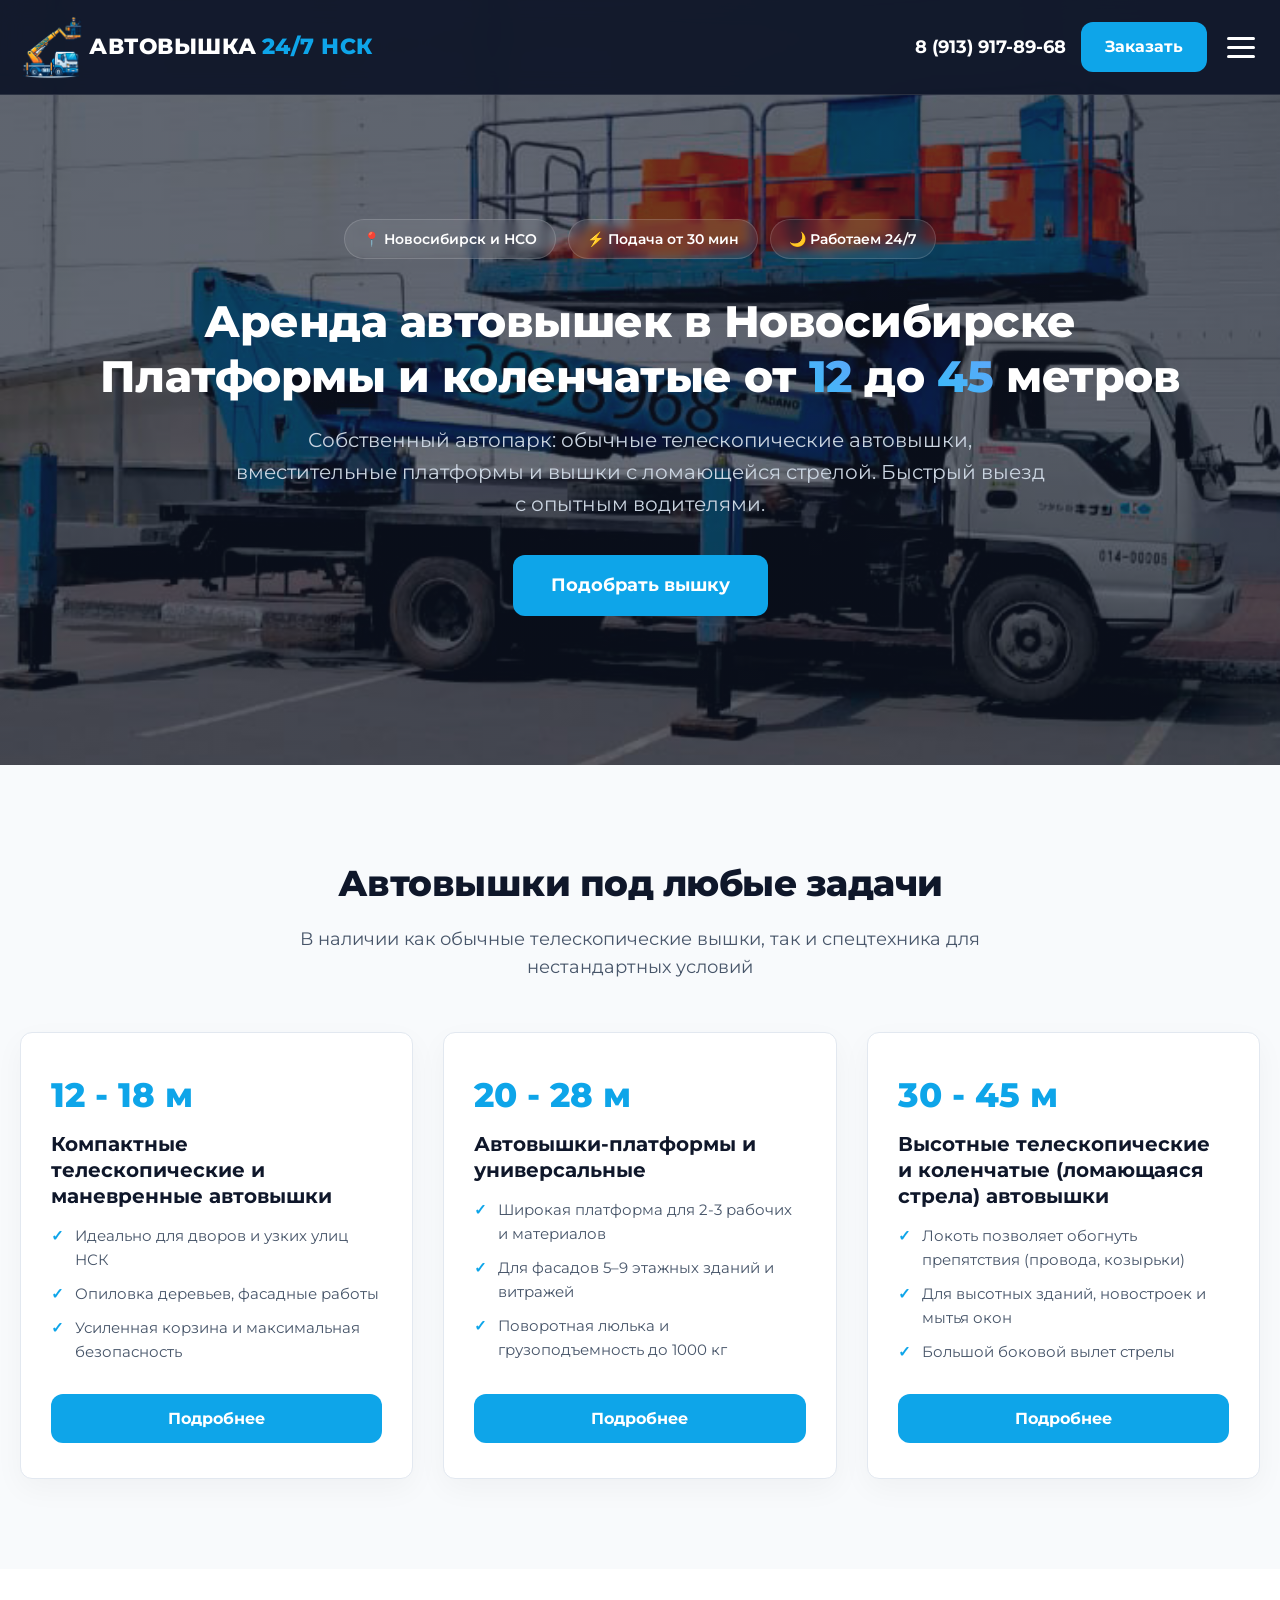
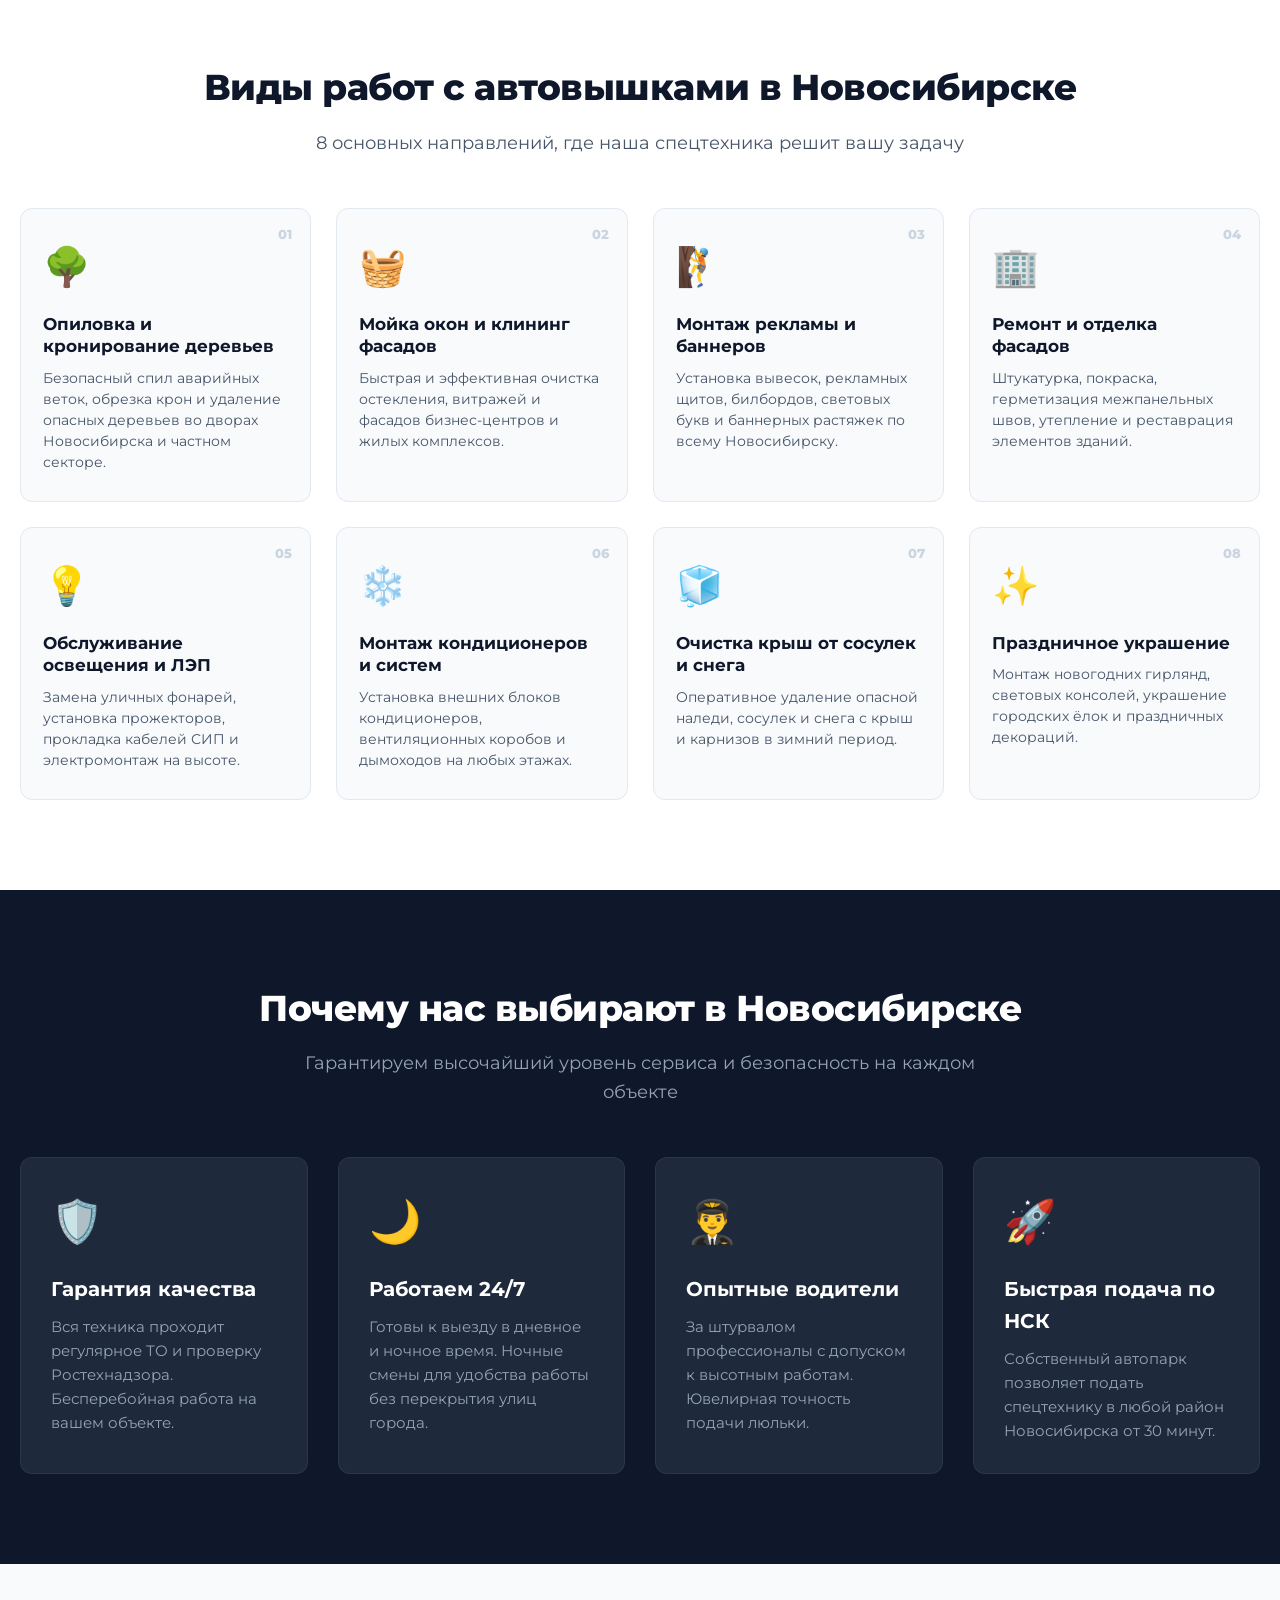
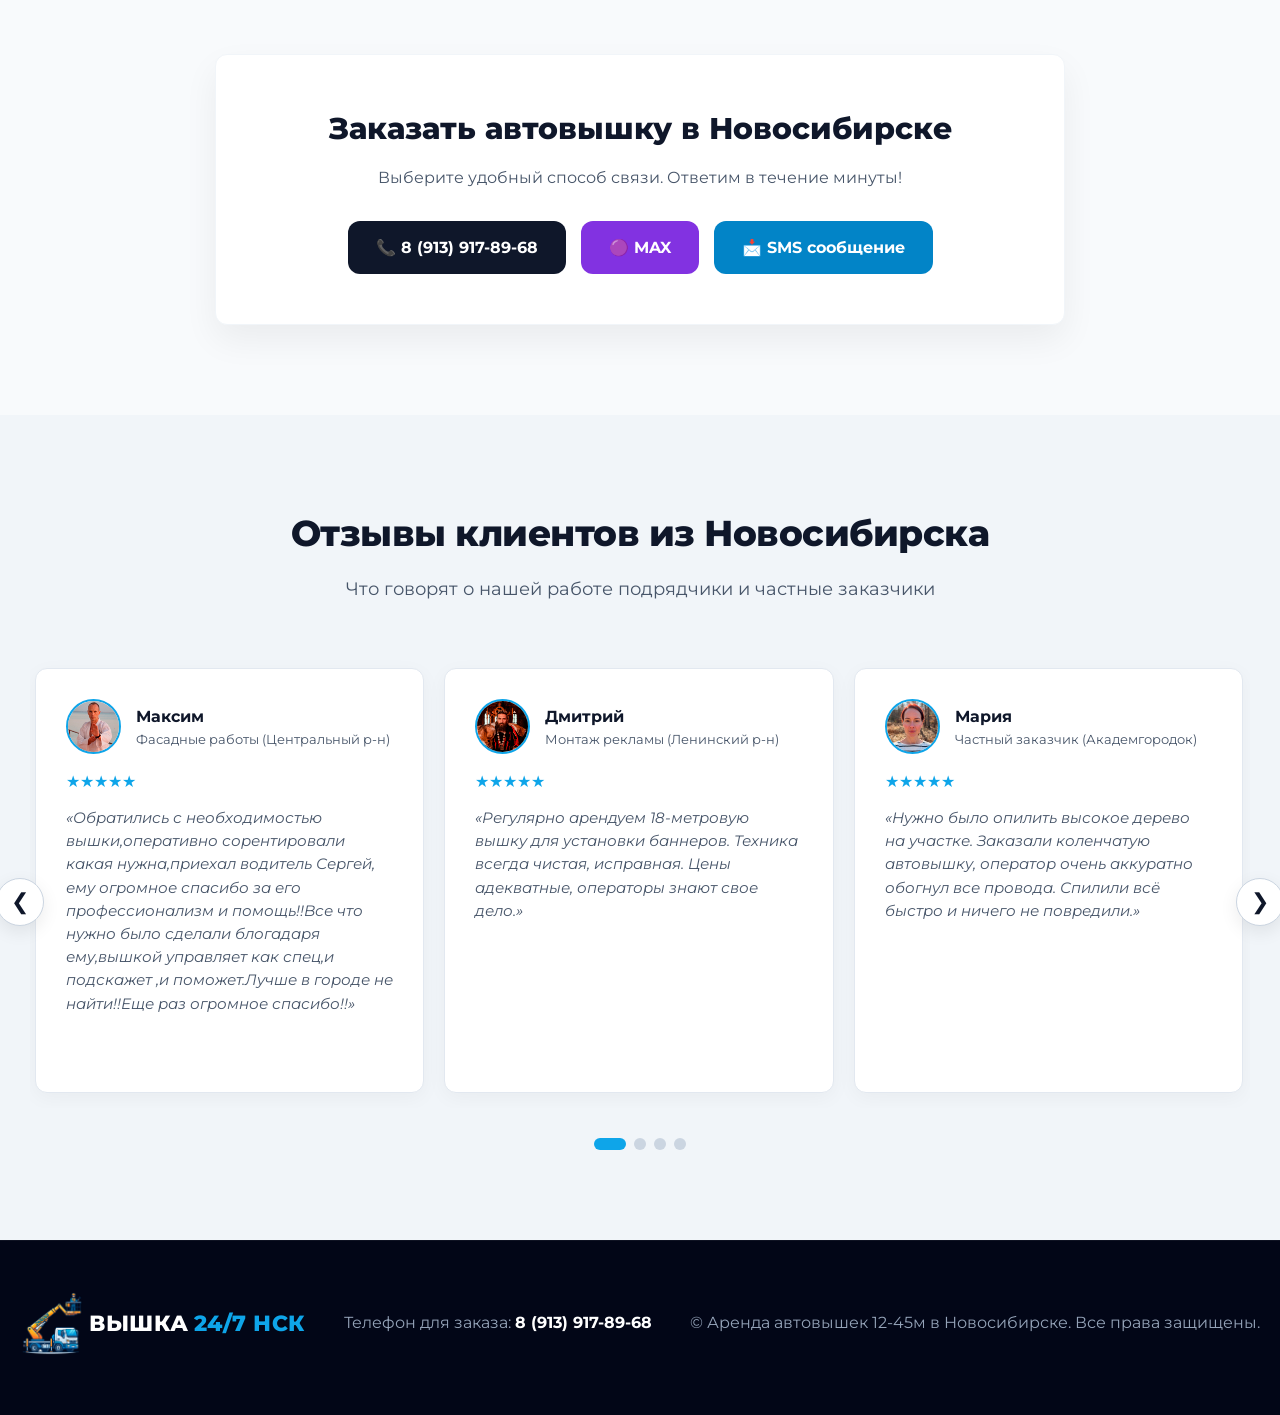
==== commit 4e6968cf: "Add files via upload" ====
--- a/index.html
+++ b/index.html
@@ -90,7 +90,7 @@
                     <span class="badge">🌙 Работаем 24/7</span>
                 </div>
                 <h1>Аренда автовышек в Новосибирске<br>Платформы и коленчатые от <span>12</span> до <span>45</span> метров</h1>
-                <p>Собственный автопарк: обычные телескопические автовышки, вместительные платформы и вышки с ломающейся стрелой. Быстрый выезд с опытными машинистами.</p>
+                <p>Собственный автопарк: обычные телескопические автовышки, вместительные платформы и вышки с ломающейся стрелой. Быстрый выезд с опытным водителями.</p>
                 <a href="#order" class="btn" style="font-size: 18px; padding: 16px 38px;">Подобрать вышку</a>
             </div>
         </section>
@@ -226,7 +226,7 @@
                     </div>
                     <div class="feature-item">
                         <span class="feature-icon">👨‍✈️</span>
-                        <h3>Опытные машинисты</h3>
+                        <h3>Опытные водители</h3>
                         <p>За штурвалом профессионалы с допуском к высотным работам. Ювелирная точность подачи люльки.</p>
                     </div>
                     <div class="feature-item">
@@ -286,7 +286,7 @@
                                     <div class="review-header">
                                         <img src="photos/reviews/2.jpg" alt="Фото клиента" class="review-avatar" loading="lazy">
                                         <div>
-                                            <div class="review-name">Дмитрий Смирнов</div>
+                                            <div class="review-name">Дмитрий</div>
                                             <div class="review-role">Монтаж рекламы (Ленинский р-н)</div>
                                         </div>
                                     </div>
@@ -322,6 +322,36 @@
                                     </div>
                                     <div class="review-stars">★★★★★</div>
                                     <p class="review-text">«Устанавливали блоки кондиционеров на 7 этаже офисного здания. Очень выручила автовышка-платформа. Задачу выполнили быстро и абсолютно безопасно!»</p>
+                                </div>
+                            </div>
+
+                            <!-- Отзыв 5 -->
+                            <div class="review-card">
+                                <div>
+                                    <div class="review-header">
+                                        <img src="photos/reviews/5.jpg" alt="Фото клиента" class="review-avatar" loading="lazy">
+                                        <div>
+                                            <div class="review-name">Андрей</div>
+                                            <div class="review-role">Частный заказчик (Весенний р-н)</div>
+                                        </div>
+                                    </div>
+                                    <div class="review-stars">★★★★★</div>
+                                    <p class="review-text">«Водители мега - адекватные мужики, сработались с первой заявки. Цены умеренные, мне есть с чем сравнивать. Техника обслуженная и ухоженная, сразу видно, что хозяин за этим следит. Надежде отдельное спасибо за оперативность и понимание! Горели по срокам, вышка приехала через 1,5 часа после нашего обращения. Будем сотрудничать постоянно, ещё раз спасибо!»</p>
+                                </div>
+                            </div>
+
+                            <!-- Отзыв 6 -->
+                            <div class="review-card">
+                                <div>
+                                    <div class="review-header">
+                                        <img src="photos/reviews/6.jpg" alt="Фото клиента" class="review-avatar" loading="lazy">
+                                        <div>
+                                            <div class="review-name">Кристина</div>
+                                            <div class="review-role">Частный заказчик (Петухова)</div>
+                                        </div>
+                                    </div>
+                                    <div class="review-stars">★★★★★</div>
+                                    <p class="review-text">«Услуга выполнена на все 100%. Советую.»</p>
                                 </div>
                             </div>
                         </div>
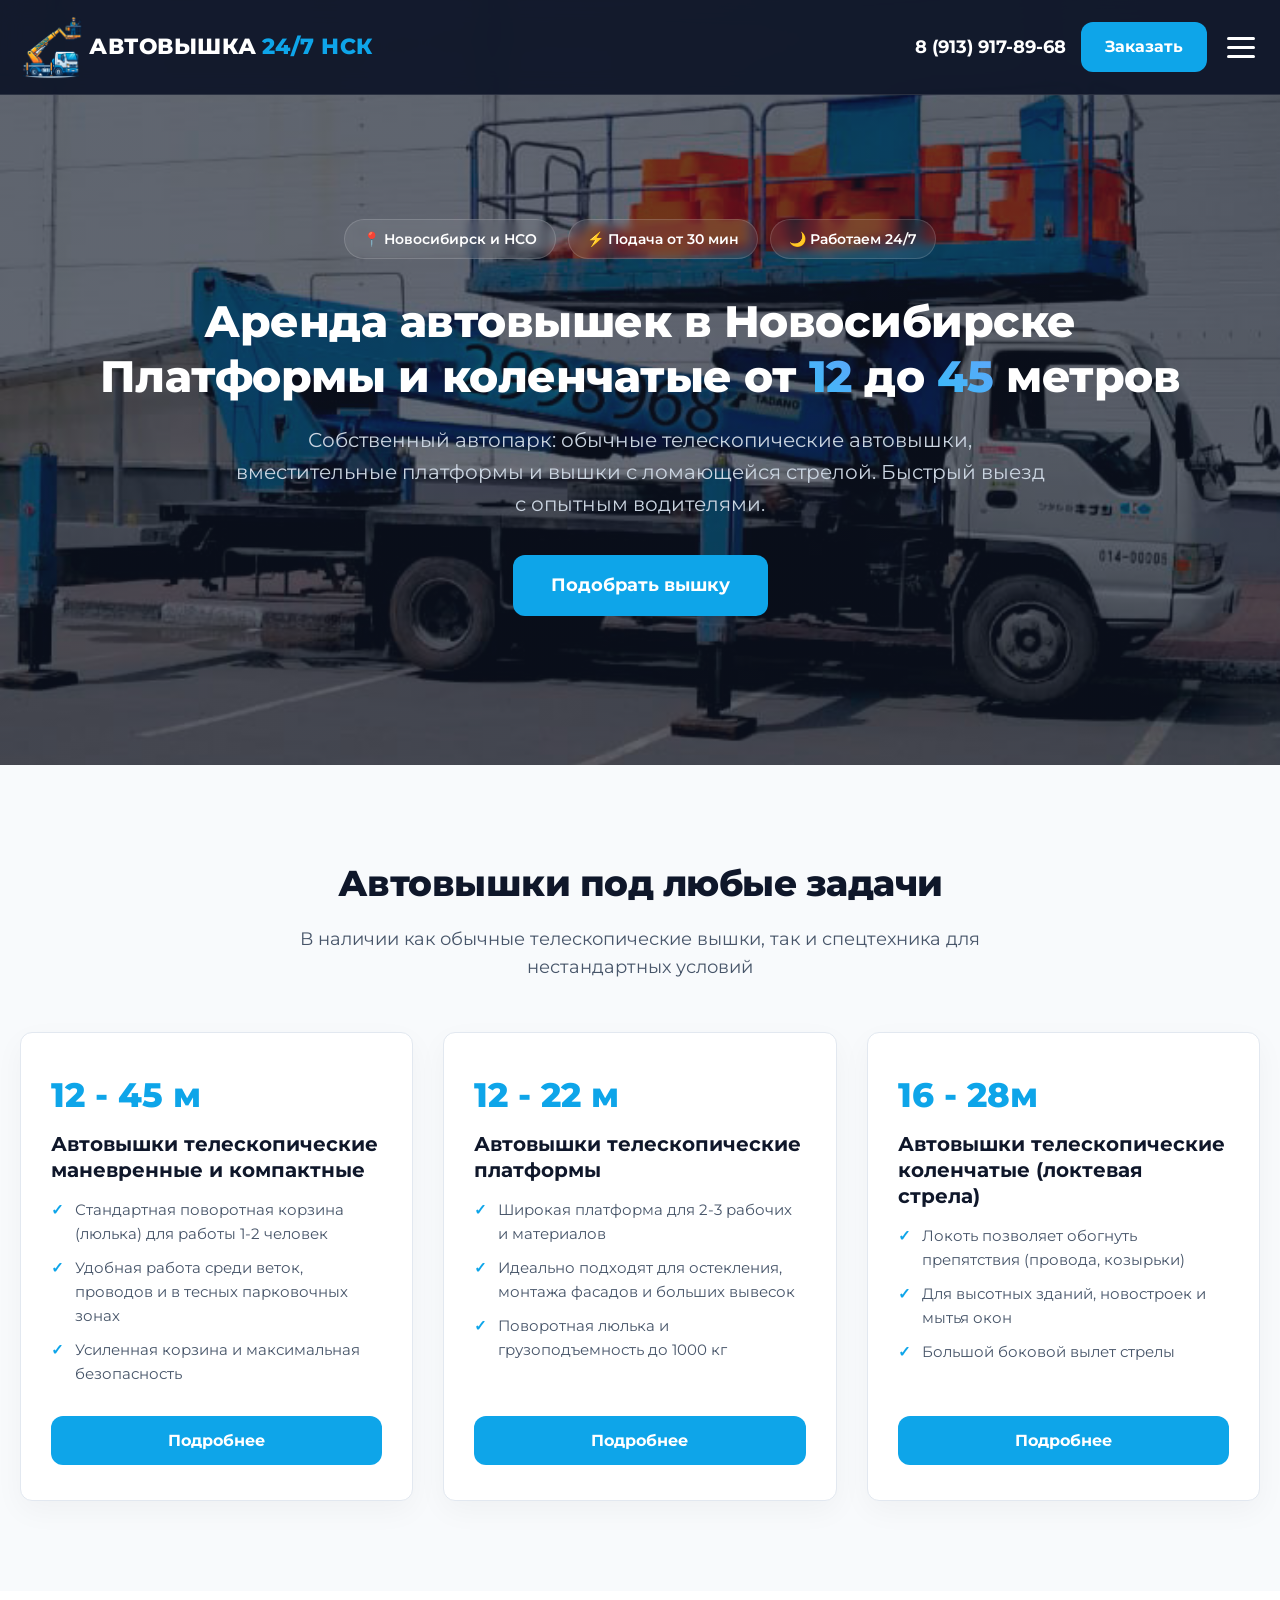
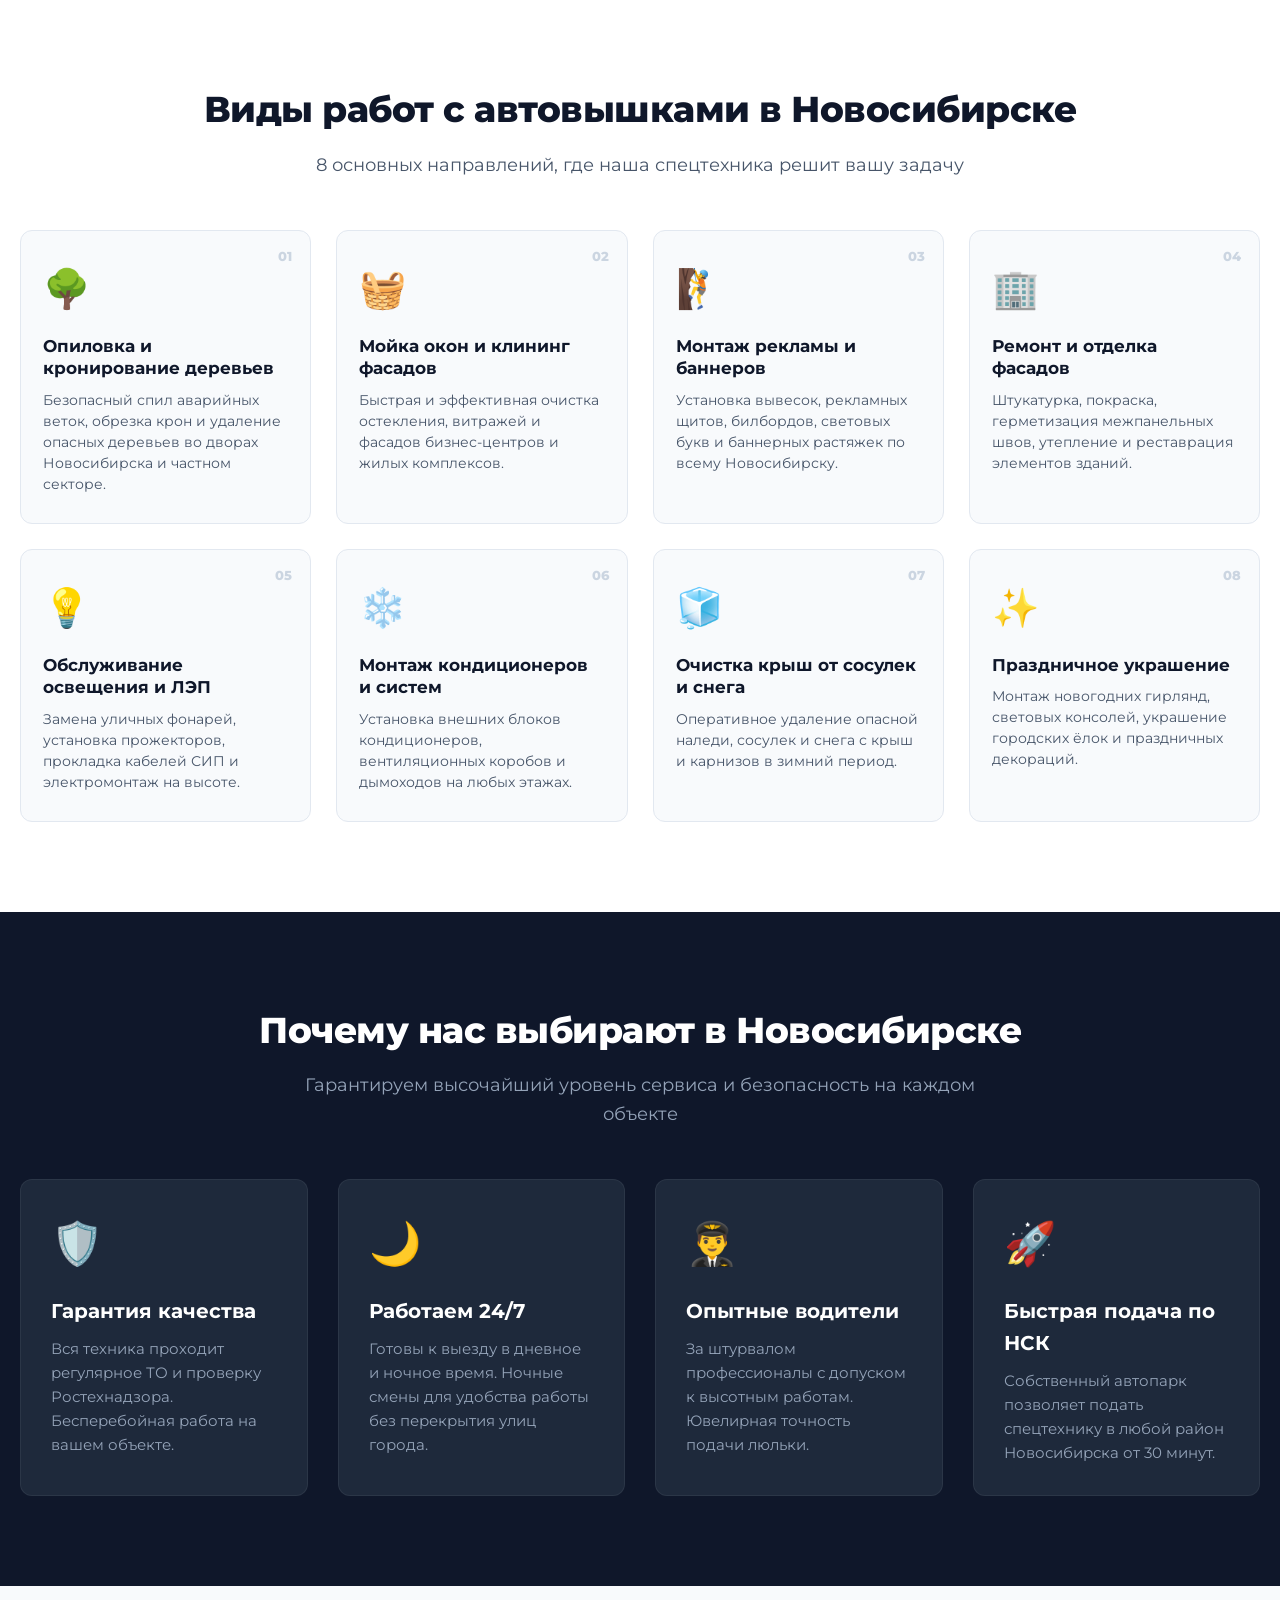
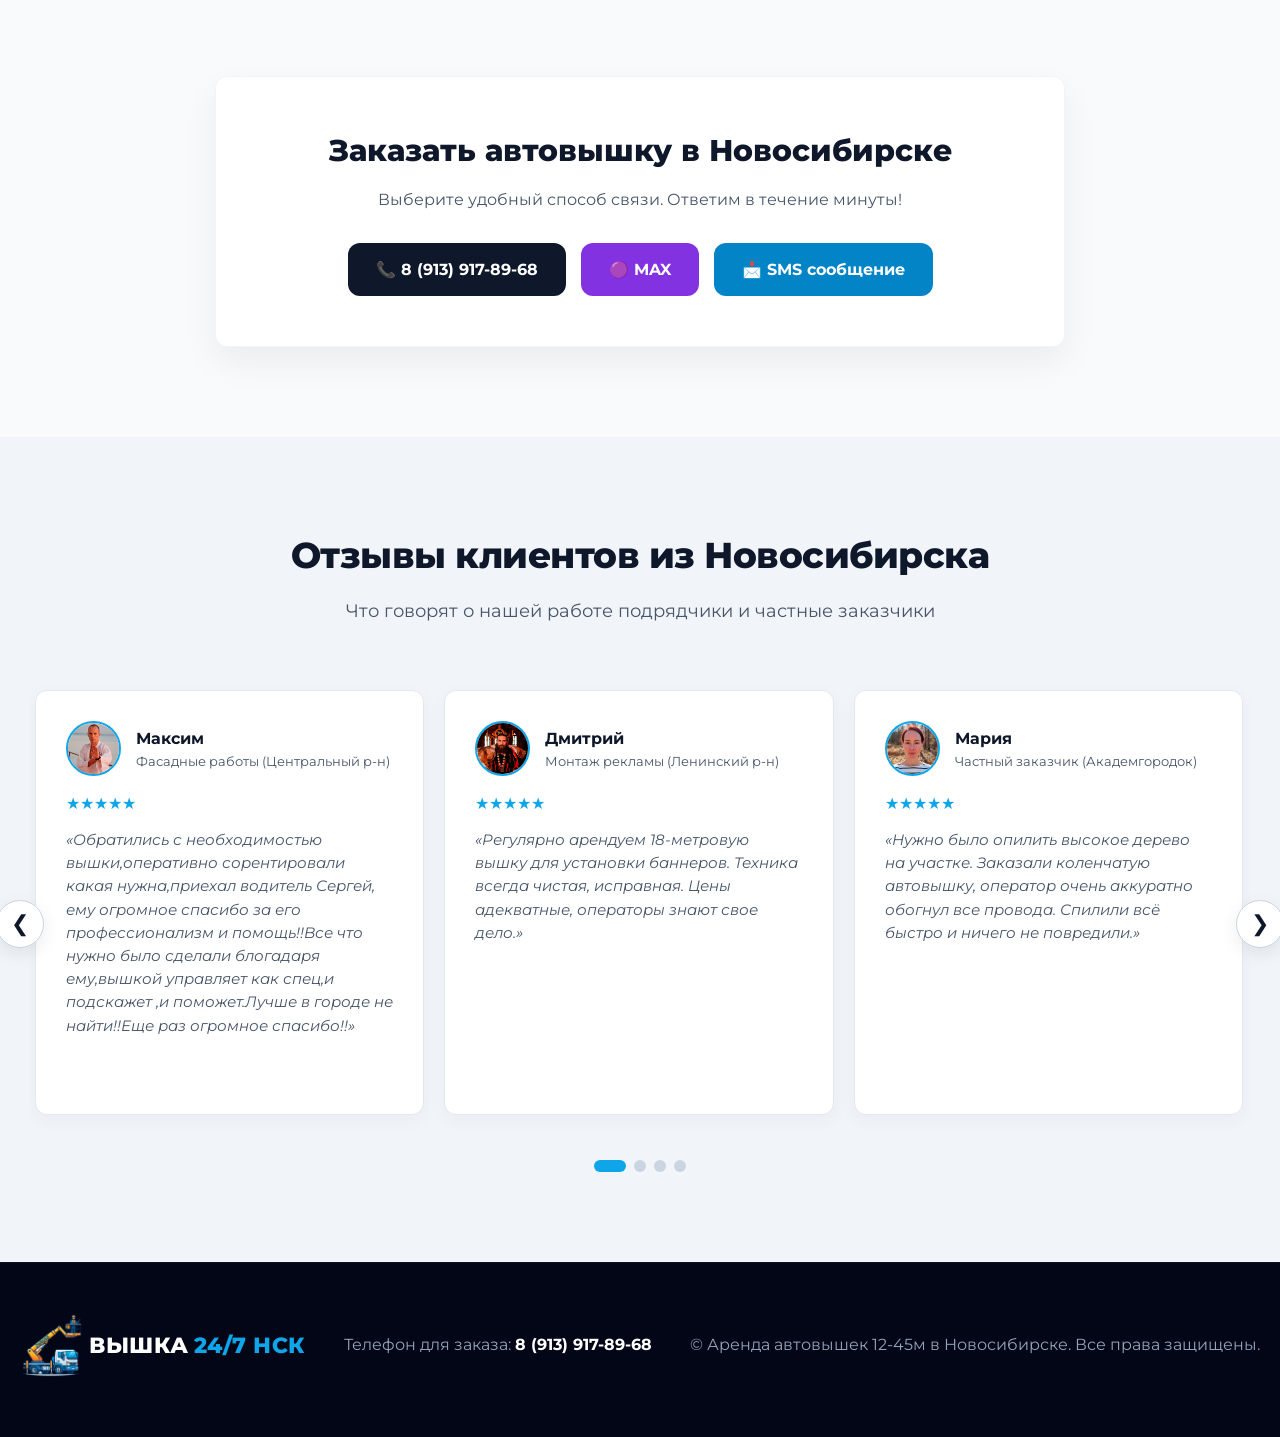
==== commit bbee2a67: "Add files via upload" ====
--- a/index.html
+++ b/index.html
@@ -103,11 +103,11 @@
                 <div class="fleet-grid">
                     <article class="fleet-card">
                         <div>
-                            <div class="fleet-height">12 - 18 м</div>
-                            <h3>Компактные телескопические и маневренные автовышки</h3>
+                            <div class="fleet-height">12 - 45 м</div>
+                            <h3>Автовышки телескопические маневренные и компактные</h3>
                             <ul>
-                                <li>Идеально для дворов и узких улиц НСК</li>
-                                <li>Опиловка деревьев, фасадные работы</li>
+                                <li>Стандартная поворотная корзина (люлька) для работы 1-2 человек</li>
+                                <li>Удобная работа среди веток, проводов и в тесных парковочных зонах</li>
                                 <li>Усиленная корзина и максимальная безопасность</li>
                             </ul>
                         </div>
@@ -116,11 +116,11 @@
 
                     <article class="fleet-card">
                         <div>
-                            <div class="fleet-height">20 - 28 м</div>
-                            <h3>Автовышки-платформы и универсальные</h3>
+                            <div class="fleet-height">12 - 22 м</div>
+                            <h3>Автовышки телескопические платформы</h3>
                             <ul>
                                 <li>Широкая платформа для 2-3 рабочих и материалов</li>
-                                <li>Для фасадов 5–9 этажных зданий и витражей</li>
+                                <li>Идеально подходят для остекления, монтажа фасадов и больших вывесок</li>
                                 <li>Поворотная люлька и грузоподъемность до 1000 кг</li>
                             </ul>
                         </div>
@@ -129,8 +129,8 @@
 
                     <article class="fleet-card">
                         <div>
-                            <div class="fleet-height">30 - 45 м</div>
-                            <h3>Высотные телескопические и коленчатые (ломающаяся стрела) автовышки</h3>
+                            <div class="fleet-height">16 - 28м</div>
+                            <h3>Автовышки телескопические коленчатые (локтевая стрела)</h3>
                             <ul>
                                 <li>Локоть позволяет обогнуть препятствия (провода, козырьки)</li>
                                 <li>Для высотных зданий, новостроек и мытья окон</li>
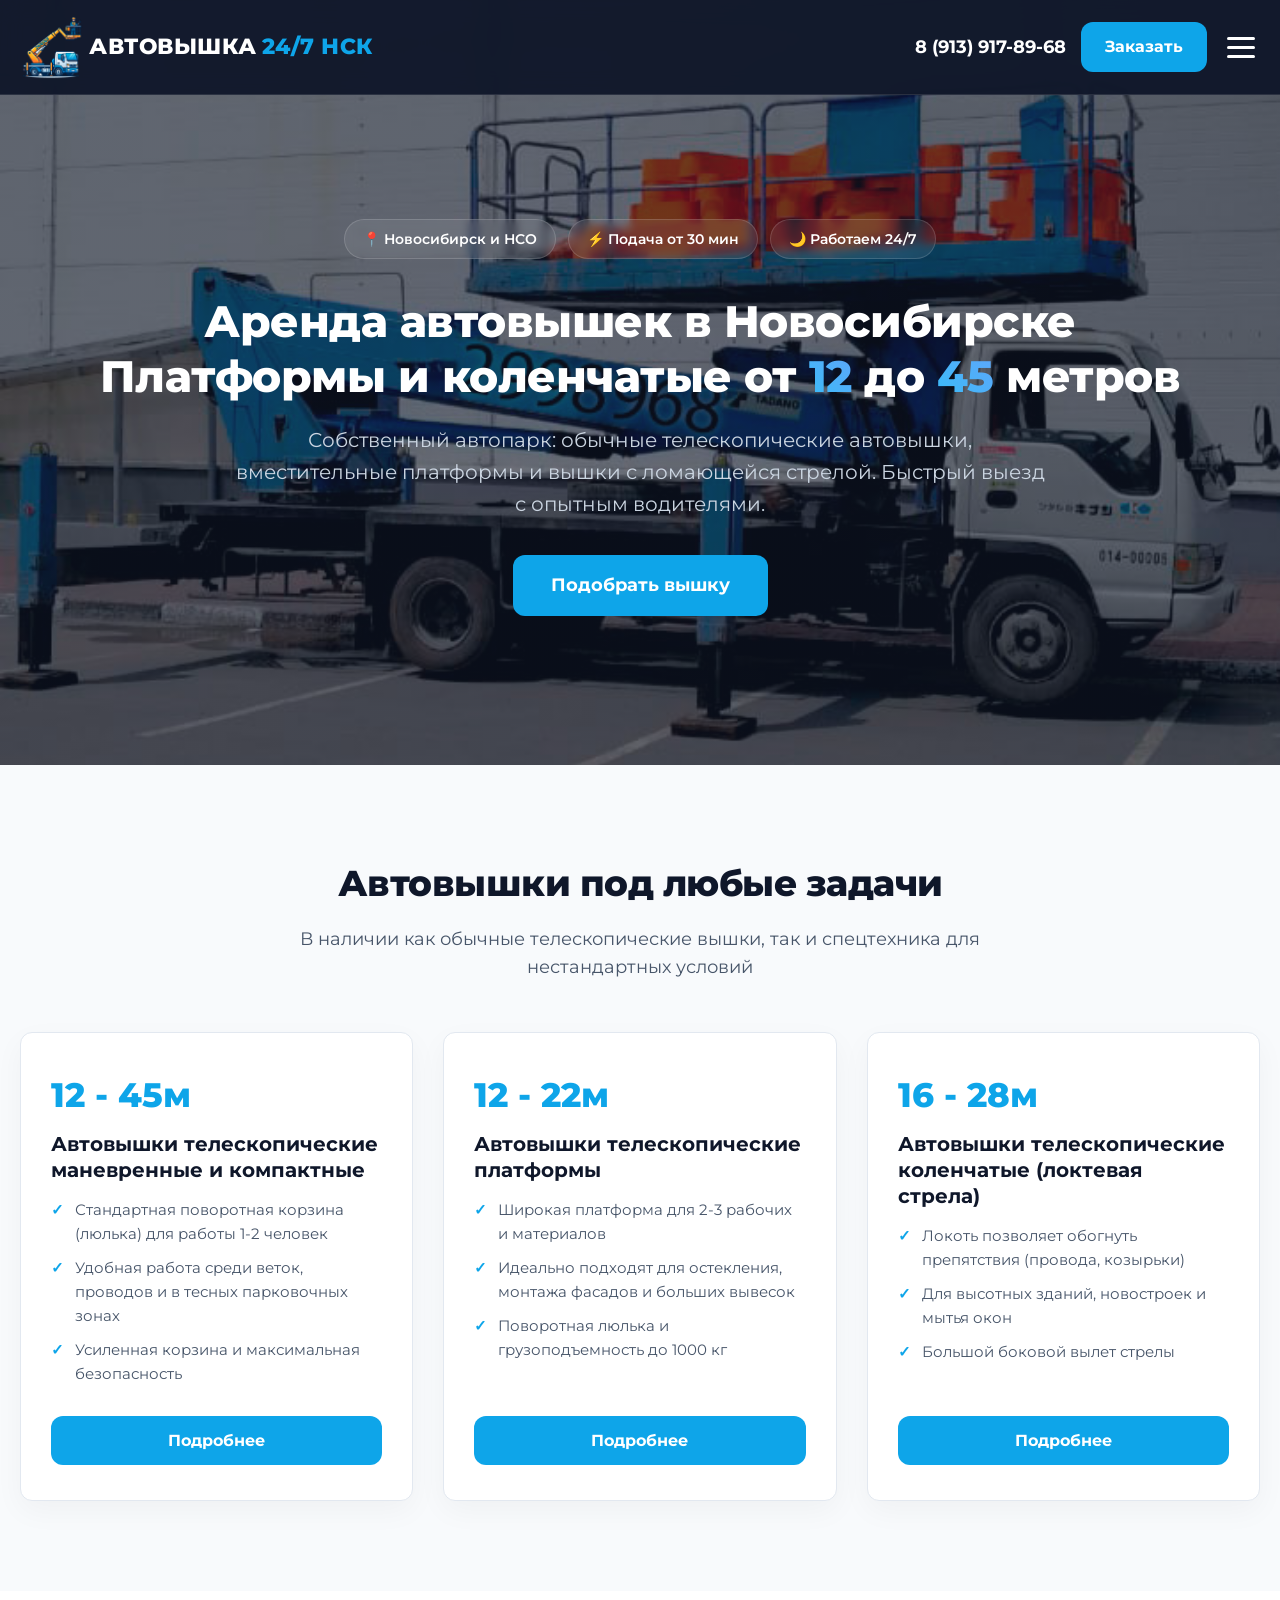
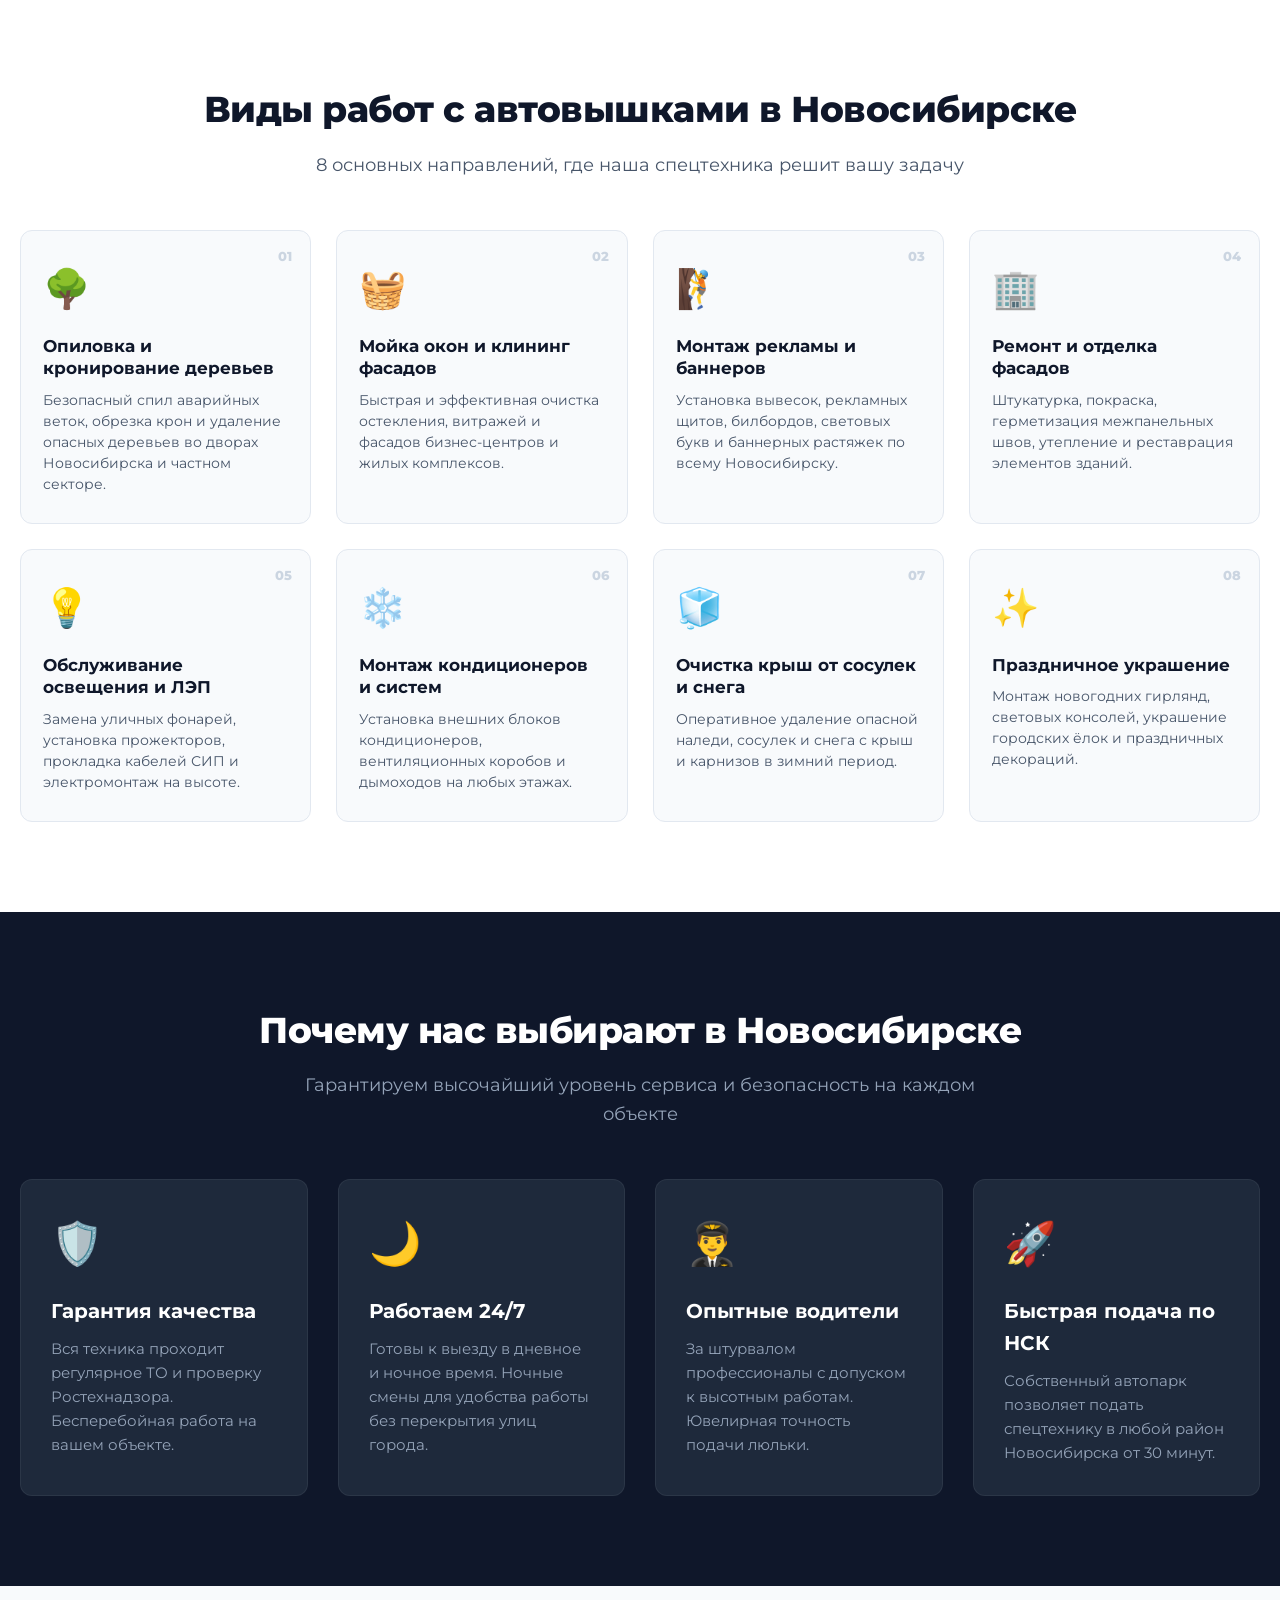
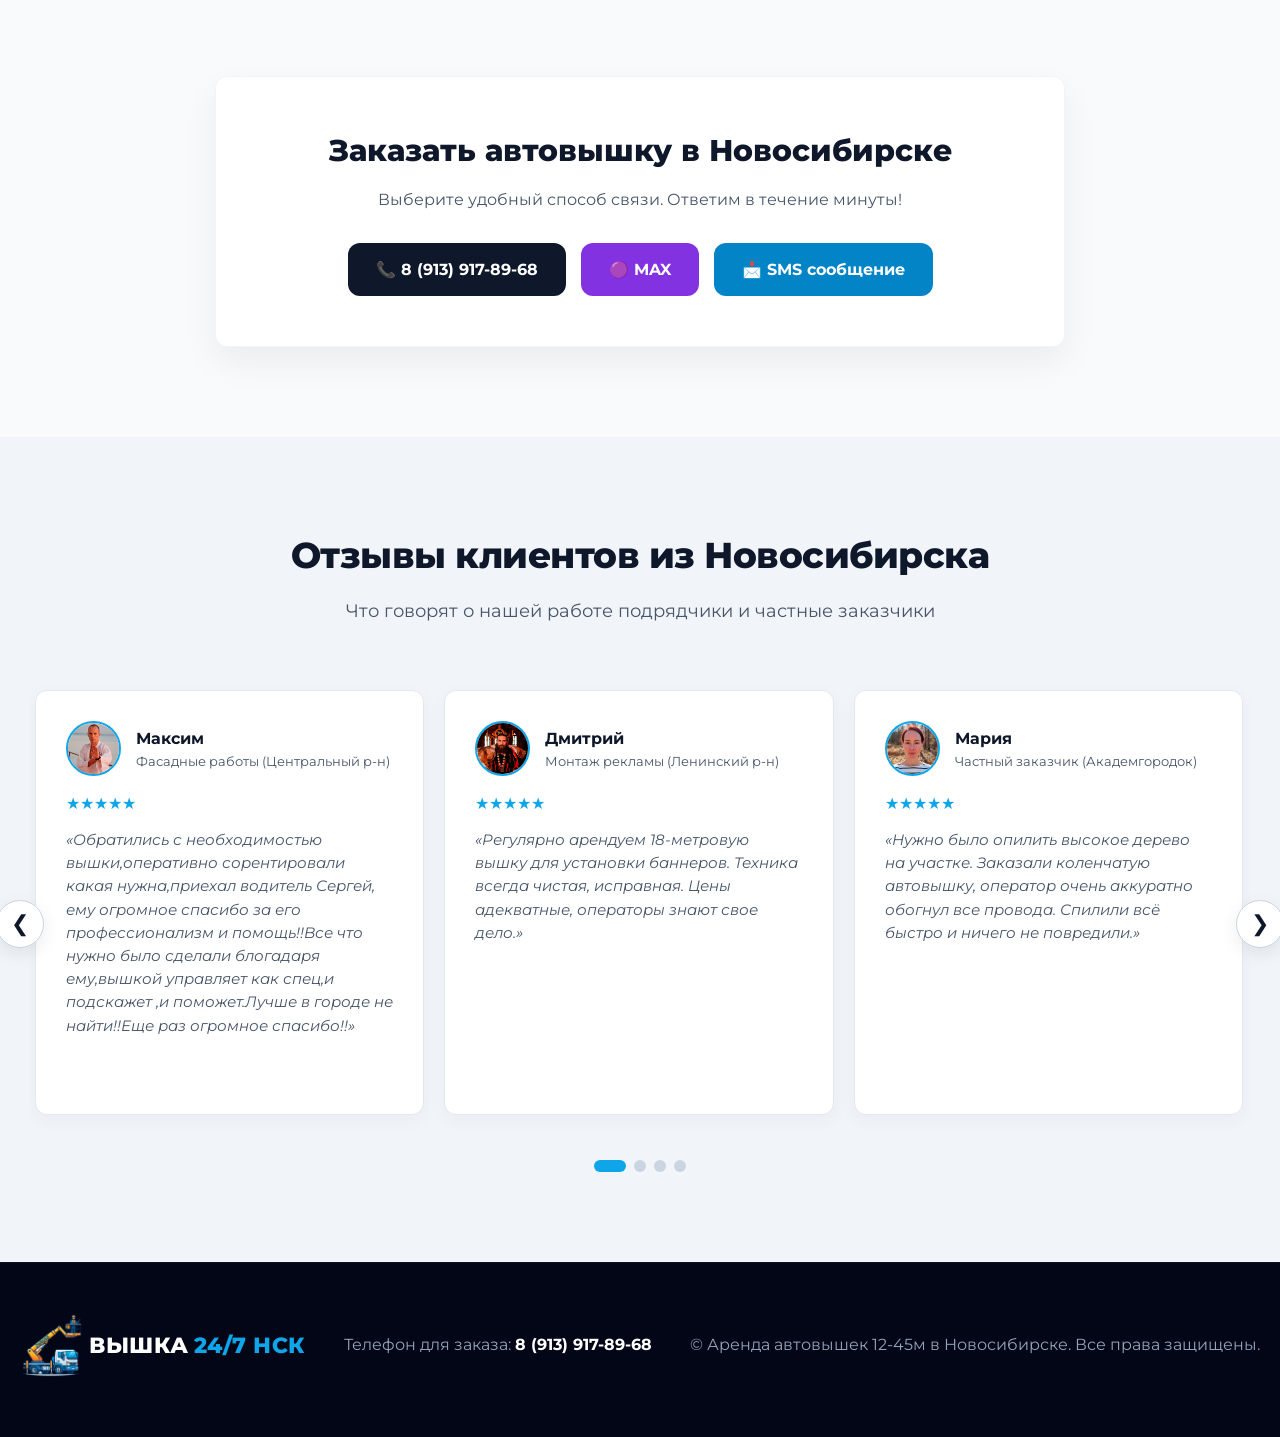
==== commit 7ed2dc49: "Add files via upload" ====
--- a/index.html
+++ b/index.html
@@ -103,7 +103,7 @@
                 <div class="fleet-grid">
                     <article class="fleet-card">
                         <div>
-                            <div class="fleet-height">12 - 45 м</div>
+                            <div class="fleet-height">12 - 45м</div>
                             <h3>Автовышки телескопические маневренные и компактные</h3>
                             <ul>
                                 <li>Стандартная поворотная корзина (люлька) для работы 1-2 человек</li>
@@ -116,7 +116,7 @@
 
                     <article class="fleet-card">
                         <div>
-                            <div class="fleet-height">12 - 22 м</div>
+                            <div class="fleet-height">12 - 22м</div>
                             <h3>Автовышки телескопические платформы</h3>
                             <ul>
                                 <li>Широкая платформа для 2-3 рабочих и материалов</li>
